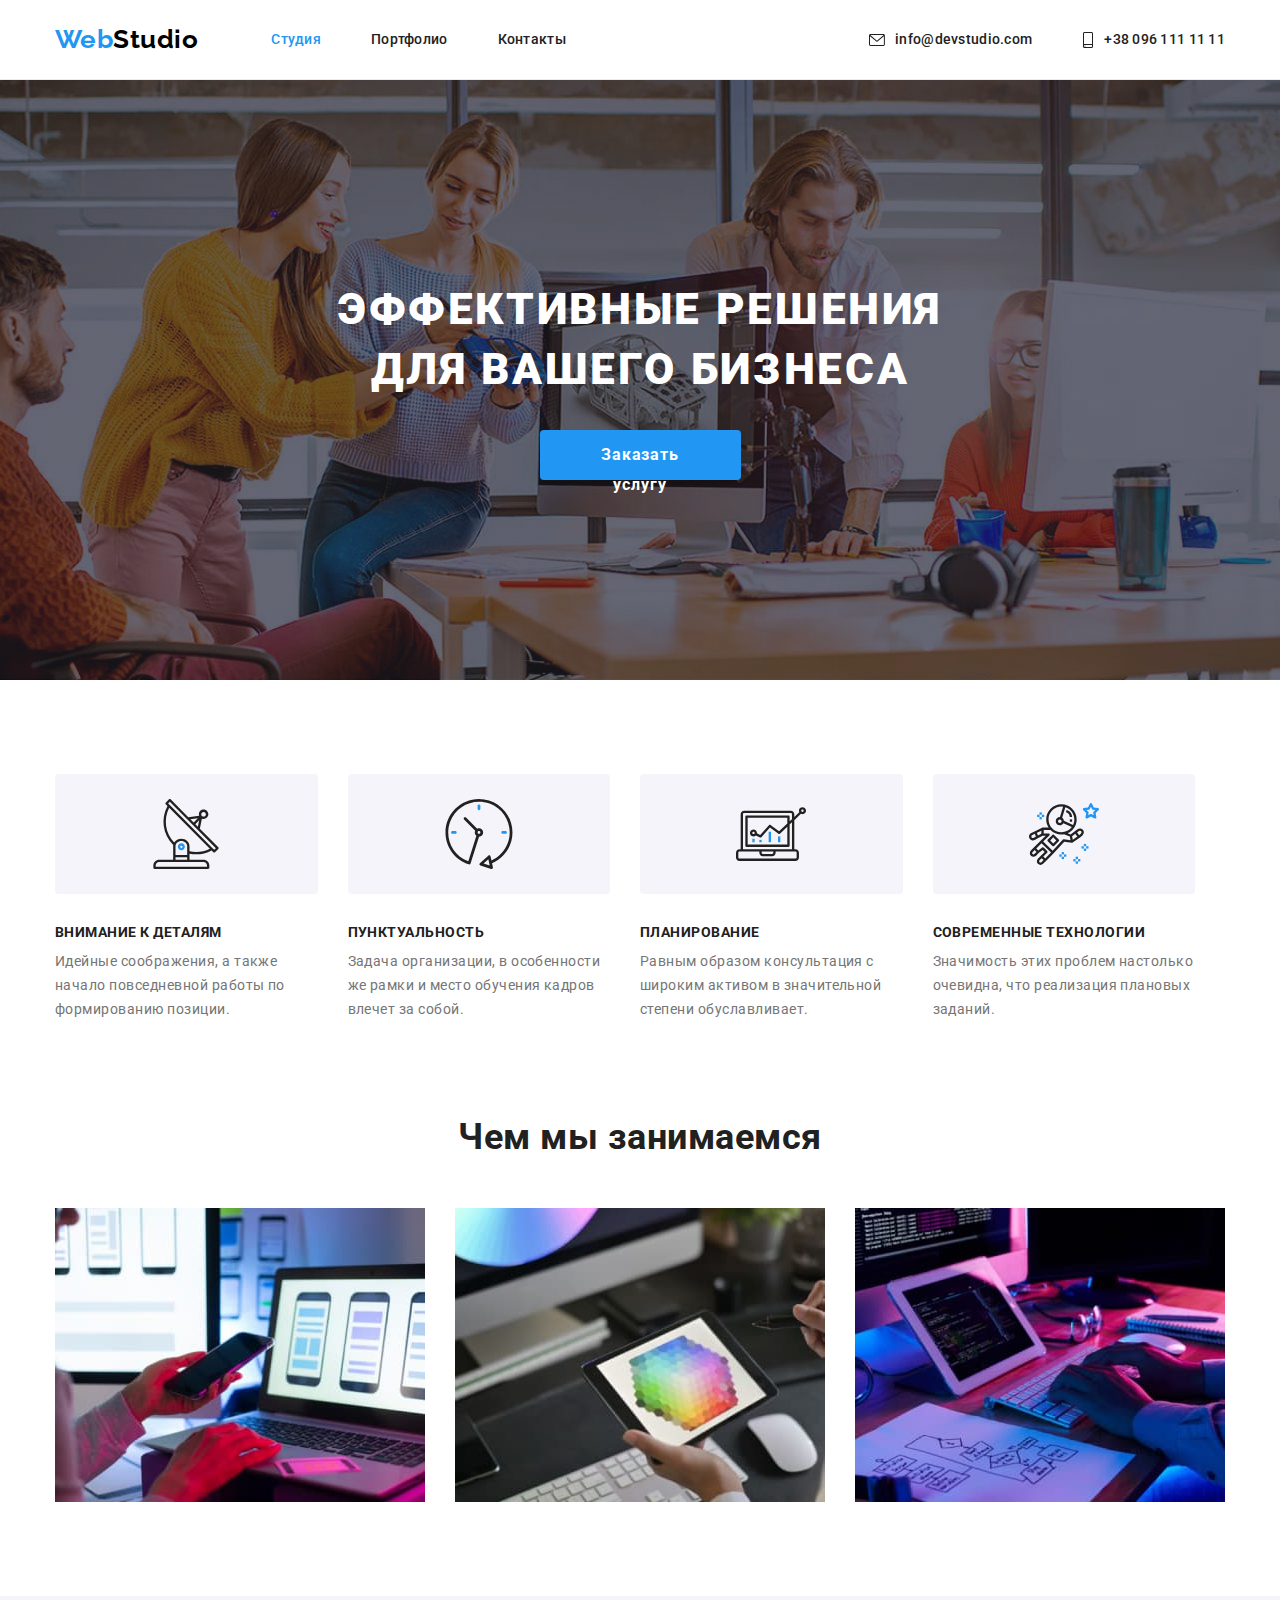
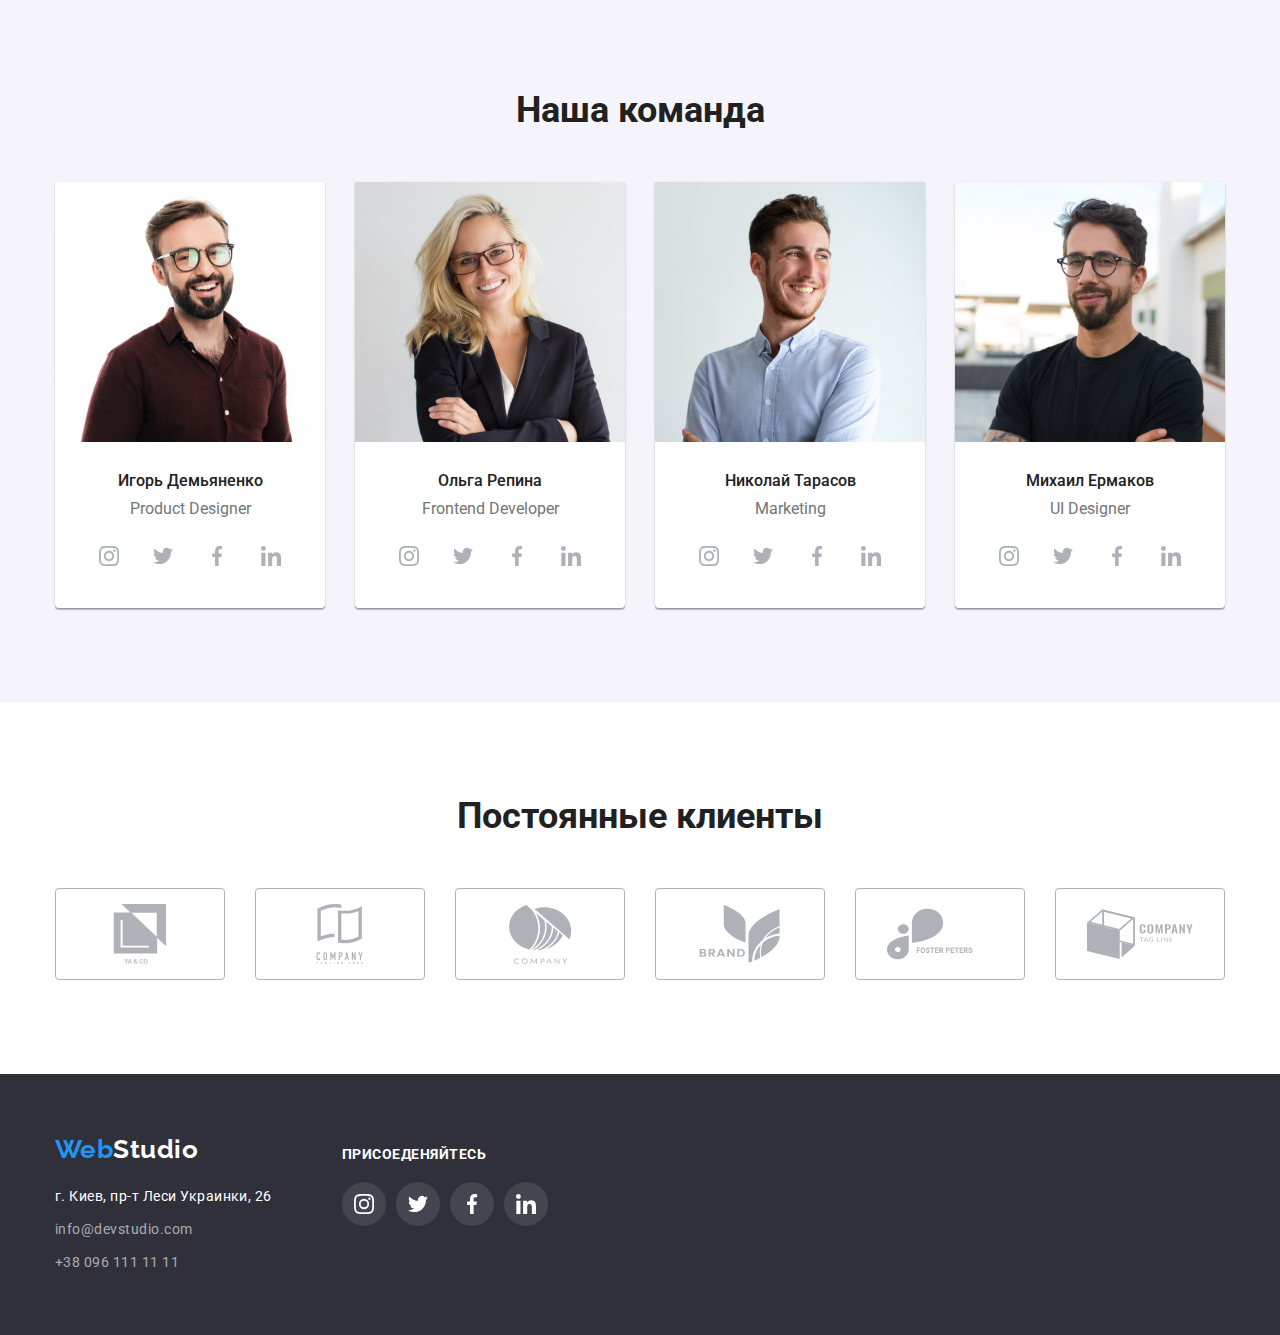
==== index.html @ c83f2e22 "add project files" ====
<!DOCTYPE html>
<html lang="ru">
  <!-- Head -->
  <head>
    <meta charset="UTF-8" />
    <meta http-equiv="X-UA-Compatible" content="IE=edge" />
    <meta name="viewport" content="width=device-width, initial-scale=1.0" />
    <title>Webstudio - Студия</title>
    <link rel="preconnect" href="https://fonts.googleapis.com" />
    <link rel="preconnect" href="https://fonts.gstatic.com" crossorigin />
    <link
      rel="stylesheet"
      href="https://cdnjs.cloudflare.com/ajax/libs/modern-normalize/1.0.0/modern-normalize.min.css"
    />
    <link
      href="https://fonts.googleapis.com/css2?family=Raleway:wght@700&family=Roboto:wght@400;500;700;900&display=swap"
      rel="stylesheet"
    />
    <link rel="stylesheet" href="./css/styles.css" />
  </head>
  <body class="page">
    <!-- Header -->
    <header class="page-header">
      <div class="container header-container">
        <nav class="nav-flex">
          <a href="./index.html" class="logo">
            <span class="logo-web">Web</span>Studio
          </a>
          <ul class="site-nav list">
            <li class="item"><a href="./index.html" class="link current">Студия</a></li>
            <li class="item"><a href="./portfolio.html" class="link">Портфолио</a></li>
            <li class="item"><a href="./contacts.html" class="link">Контакты</a></li>
          </ul>
        </nav>
        <ul class="auth-nav list">
          <li class="item envelope-item">
            <a href="mailto:info@devstudio.com" class="link envelope-mail" aria-label="электронный почтовый ящик">
              <svg class="auth-nav-icon" width="16px" height="12px">
                <use href="./images/svg/symbol-defs.svg#icon-envelope"></use>
              </svg>
              info@devstudio.com</a>
          </li class="item">
          <li>
            <a href="tel:+380961111111" class="link phone-mobile" aria-label="мобильный телефон">
              <svg class="auth-nav-icon" width="12px" height="16px">
                <use href="./images/svg/symbol-defs.svg#icon-smartphone"></use>
              </svg>
              +38 096 111 11 11</a>
          </li class="item">
        </ul>
      </div>
    </header>
    <main>
      <!--Hero-->
      <section class="hero">
        <div class="container hero-container">
          <h1 class="title">
            Эффективные решения для вашего бизнеса
          </h1>
          <button type="button" class="modal-btn">Заказать услугу</button>
        </div>        
      </section>
      <!--Advantages-->
      <section class="section">
        <div class="container advantages-container">
          <ul class="advantages-list list">
            <li class="item antenna">
              <h3 class="title">Внимание к деталям</h3>
              <p class="description">
                Идейные соображения, а также начало повседневной работы по формированию позиции.
              </p>
            </li>            
            <li class="item clock">
              <h3 class="title">Пунктуальность</h3>
              <p class="description">
                Задача организации, в особенности же рамки и место обучения кадров влечет за собой.
              </p>
            </li>
            <li class="item diagram">
              <h3 class="title">Планирование</h3>
              <p class="description">
                Равным образом консультация с широким активом в значительной степени обуславливает.
              </p>
            </li>
            <li class="item astronaut">
              <h3 class="title">Современные технологии</h3>
              <p class="description">
                Значимость этих проблем настолько очевидна, что реализация плановых заданий.
              </p>
            </li>
          </ul>
        </div>
      </section>
      <!--What we do-->
      <section class="section">
        <div class="container we-do-container">
          <h2 class="section title main-title">Чем мы занимаемся</h2>
          <ul class="whatwedo-list list">
            <li class="wedo-item">
              <img
                class="image"
                src="./images/process-architecture.jpg"
                width="370"
                alt="Разработка архитектуры процессов"
              />
            </li>          
            <li class="wedo-item">
              <img
                class="image"
                src="./images/client-oriented-uiux-design.jpg"
                width="370"
                alt="Клиенто-ориенторованный UX/UI-дизайн"
              />
            <li class="wedo-item">
              <img class="image" src="./images/tablet.jpg" width="370" alt="Планшет" />
            </li>
          </ul>
        </div>
      </section>
      <!-- Our team-->
      <section class="section-team">
        <div class="container team-container">
          <h2 class="title">Наша команда</h2>
          <ul class="team-list">            
            <li class="team-item">
              <img
                class="image"
                src="./images/our-team/webstudio-igor-demianenko-product-designer.jpg"
                alt="WebStudio Игорь Демьяненко Product Designer"
                width="270"
              />
              <div class="member-card">
                <h3 class="title-member">Игорь Демьяненко</h3>
                <p class="description">Product Designer</p>
                <ul class="social-list list">
                  <li class="social-item">
                    <a href="" class="social-link link">
                      <svg class="social-icon" width="20px" height="20px"><use href="./images/svg/symbol-defs.svg#icon-instagram"></use></svg>
                    </a>
                  </li>
                  <li class="social-item">
                    <a href="" class="social-link link">
                      <svg class="social-icon" width="20px" height="20px"><use href="./images/svg/symbol-defs.svg#icon-twitter"></use></svg>
                    </a>
                  </li>
                  <li class="social-item">
                    <a href="" class="social-link link">
                      <svg class="social-icon" width="20px" height="20px"><use href="./images/svg/symbol-defs.svg#icon-facebook"></use></svg>
                    </a>
                  </li>
                  <li class="social-item">
                    <a href="" class="social-link link">
                      <svg class="social-icon" width="20px" height="20px"><use href="./images/svg/symbol-defs.svg#icon-linkedin"></use></svg>
                    </a>
                  </li>
                </ul>           
              </div>
            </li>
            <li class="team-item">
              <img
                class="image"
                src="./images/our-team/webstudio-olga-repina-frontend-developer.jpg"
                alt="WebStudio Ольна Репина Frontend Developer"
                width="270"
              />
              <div class="member-card">
                <h3 class="title-member">Ольга Репина</h3>
                <p class="description">Frontend Developer</p>
                <ul class="social-list list">
                  <li class="social-item">
                    <a href="" class="social-link link">
                      <svg class="social-icon" width="20px" height="20px"><use href="./images/svg/symbol-defs.svg#icon-instagram"></use></svg>
                    </a>
                  </li>
                  <li class="social-item">
                    <a href="" class="social-link link">
                      <svg class="social-icon" width="20px" height="20px"><use href="./images/svg/symbol-defs.svg#icon-twitter"></use></svg>
                    </a>
                  </li>
                  <li class="social-item">
                    <a href="" class="social-link link">
                      <svg class="social-icon" width="20px" height="20px"><use href="./images/svg/symbol-defs.svg#icon-facebook"></use></svg>
                    </a>
                  </li>
                  <li class="social-item">
                    <a href="" class="social-link link">
                      <svg class="social-icon" width="20px" height="20px"><use href="./images/svg/symbol-defs.svg#icon-linkedin"></use></svg>
                    </a>
                  </li>
                </ul> 
              </div>
            </li>
            <li class="team-item">
              <img
                class="image"
                src="./images/our-team/webstudio-nikolai-tarasov-marketing.jpg"
                alt="WebStudio Николай Тарасов Marketing"
                width="270"
              />
              <div class="member-card">
                <h3 class="title-member">Николай Тарасов</h3>
                <p class="description">Marketing</p>
                <ul class="social-list list">
                  <li class="social-item">
                    <a href="" class="social-link link">
                      <svg class="social-icon" width="20px" height="20px"><use href="./images/svg/symbol-defs.svg#icon-instagram"></use></svg>
                    </a>
                  </li>
                  <li class="social-item">
                    <a href="" class="social-link link">
                      <svg class="social-icon" width="20px" height="20px"><use href="./images/svg/symbol-defs.svg#icon-twitter"></use></svg>
                    </a>
                  </li>
                  <li class="social-item">
                    <a href="" class="social-link link">
                      <svg class="social-icon" width="20px" height="20px"><use href="./images/svg/symbol-defs.svg#icon-facebook"></use></svg>
                    </a>
                  </li>
                  <li class="social-item">
                    <a href="" class="social-link link">
                      <svg class="social-icon" width="20px" height="20px"><use href="./images/svg/symbol-defs.svg#icon-linkedin"></use></svg>
                    </a>
                  </li>
                </ul> 
              </div>
            </li>
            <li class="team-item">
              <img
                class="image"
                src="./images/our-team/webstudio-michael-ermakov-ui-designer.jpg"
                alt="WebStudio Михаил Ермаков UI Design"
                width="270"
              />
              <div class="member-card">
                <h3 class="title-member">Михаил Ермаков</h3>
                <p class="description">UI Designer</p>
                <ul class="social-list list">
                  <li class="social-item">
                    <a href="" class="social-link link">
                      <svg class="social-icon" width="20px" height="20px"><use href="./images/svg/symbol-defs.svg#icon-instagram"></use></svg>
                    </a>
                  </li>
                  <li class="social-item">
                    <a href="" class="social-link link">
                      <svg class="social-icon" width="20px" height="20px"><use href="./images/svg/symbol-defs.svg#icon-twitter"></use></svg>
                    </a>
                  </li>
                  <li class="social-item">
                    <a href="" class="social-link link">
                      <svg class="social-icon" width="20px" height="20px"><use href="./images/svg/symbol-defs.svg#icon-facebook"></use></svg>
                    </a>
                  </li>
                  <li class="social-item">
                    <a href="" class="social-link link">
                      <svg class="social-icon" width="20px" height="20px"><use href="./images/svg/symbol-defs.svg#icon-linkedin"></use></svg>
                    </a>
                  </li>
                </ul> 
              </div>
            </li>
          </ul>
        </div>
      </section>
      <!-- Our cliets -->
      <section class="our-clients">
        <div class="container">
          <h2 class="our-clients-title">Постоянные клиенты</h2>
          <ul class="our-clients-list list">
            <li class="our-clients-block">
              <a href="" class="our-clients-link link">
                <svg class="our-clients-svg"><use href="./images/svg/symbol-defs.svg#icon-yaco"></use></svg>
              </a>
            </li>
            <li class="our-clients-block">
              <a href="" class="our-clients-link link">
                <svg class="our-clients-svg"><use href="./images/svg/symbol-defs.svg#icon-company1"></use></svg>
              </a>
            </li>
            <li class="our-clients-block">
              <a href="" class="our-clients-link link">
                <svg class="our-clients-svg"><use href="./images/svg/symbol-defs.svg#icon-company2"></use></svg>
              </a>
            </li>
            <li class="our-clients-block">
              <a href="" class="our-clients-link link">
                <svg class="our-clients-svg"><use href="./images/svg/symbol-defs.svg#icon-brand"></use></svg>
              </a>
            </li>
            <li class="our-clients-block">
              <a href="" class="our-clients-link link">
                <svg class="our-clients-svg"><use href="./images/svg/symbol-defs.svg#icon-fosters-peters"></use></svg>
              </a>
            </li>
            <li class="our-clients-block">
              <a href="" class="our-clients-link link">
                <svg class="our-clients-svg"><use href="./images/svg/symbol-defs.svg#icon-company3"></use></svg>
              </a>
            </li>
          </ul>
        </div>
      </section>
    </main>
    <!-- Footer-->
    <footer class="footer">
      <div class="container footer-container">
        <div class="footer-contacts">
          <a href="./index.html" class="logo-footer">
            <span class="logo-web">Web</span><span class="logo-studio">Studio</span>
          </a>
          <address>
            <ul class="footer-nav list">
              <li class="item">
                <a href="https://goo.gl/maps/cFqn6ebKmjsBGTLy9" class="adres"
                  >г. Киев, пр-т Леси Украинки, 26</a
                >
              </li>
              <li class="item">
                <a href="mailto:info@devstudio.com" class="link">info@devstudio.com</a>
              </li>
              <li class="item">
                <a href="tel:+380961111111" class="link">+38 096 111 11 11</a>
              </li>
            </ul>
          </address>
        </div>
        <div class="footer-social">
          <h3 class="title-uppercase">ПРИСОЕДЕНЯЙТЕСЬ</h3>
          <div class="footer-social-list">
            <a href="" class="link instagram"></a>
            <a href="" class="link twitter"></a>
            <a href="" class="link facebook"></a>
            <a href="" class="link linkedin"></a>
          </div>
        </div>
      </div>      
    </footer>
  </body>
</html>
---- css/styles.css ----
:root {
  --primary-text-color: #757575;
  --title-text-color: #212121;
  --accent-color: #2196f3;
  --primary-bg-color: #ffffff;
  --secondary-bg-color: #f5f4fa;
  --primary-bg-gray: #2f303a;
  --white: #ffffff;
}
/* INDEX.HTML */
.container {
  width: 1200px;
  margin: 0 auto;
  padding-left: 15px;
  padding-right: 15px;
  /* outline: 2px solid tomato; */
}
h1,
h2,
h3,
h4,
h5,
h6,
p,
ul {
  margin: 0;
  padding: 0;
  border: none;
  list-style: none;
}
img {
  display: block;
  max-width: 100%;
  height: auto;
}
.list {
  list-style: none;
}
.page {
  color: var(--primary-text-color);
  background-color: var(--primary-bg-color);
  font-family: Roboto, 'Open Sans', sans-serif;
}
.uppercase {
  text-transform: uppercase;
}
/* ---------------------- Header ------------------------*/
.page-header {
  border-bottom: 1px solid #ececec;
}
.header-container {
  display: flex;
  padding-top: 24px;
  padding-bottom: 24px;
}
.logo {
  display: flex;
  align-items: center;

  color: #000000;
  font-family: Raleway;
  font-weight: 700;
  font-size: 26px;
  letter-spacing: 0.03rem;
  line-height: 1.2;
  text-decoration: none;

  margin-right: 73px;
}
.logo-web {
    color: var(--accent-color);
}
.logo-studio {
  color: var(--white);
}
/* Site auth */
.nav-flex {
  display: flex;
}
.site-nav {
  display: flex;
  align-items: center;
}

.site-nav .item:not(:last-child) {
  margin-right: 50px;
}
.auth-nav {
  display: flex;
  margin-left: auto;
  align-items: center;
}
.auth-nav .item:not(:last-child) {
  margin-right: 50px;
}
.site-nav .link,
.auth-nav .link {
  display: flex;
  align-items: center;
  color: var(--title-text-color);
  font-size: 14px;
  font-style: normal;
  font-weight: 500;
  line-height: 1.14;
  letter-spacing: 0.02em;
  text-decoration: none;
}
.auth-nav .link:hover,
.auth-nav .link:focus {
  color: var(--accent-color);
}
.auth-nav .envelope-mail,
.auth-nav .phone-mobile {
  fill:currentColor;
}
.auth-nav-icon {
  margin-right: 10px;
}
/* .envelope-mail::before {
  content: "";
  height: 12px;
  width: 16px;
  margin-right: 10px;
  background-image: url(../images/svg/contacts-auth/envelope.svg);
  background-size: contain;
}
.phone-mobile::before {
  content: "";
  height: 16px;
  width: 10px;
  margin-right: 10px;
  background-image: url(../images/svg/contacts-auth/smartphone.svg);
  background-size: contain;
} */

.site-nav .link:hover,
.site-nav .link:focus {
  color: var(--accent-color);  
}
.link.current {
  color: var(--accent-color);
}

/* -----------------------------------Hero------------------------------- */
.hero {
  background-color: var(--primary-bg-gray);
  background-image: linear-gradient(to left, rgba(47, 48, 58, 0.4), rgba(47, 48, 58, 0.4)), url(../images/hero-bg.jpg);  
  background-repeat: no-repeat;
  background-position: center;
  background-size: cover;
  max-width: 1600px;
  margin: 0 auto;
}
.hero .title {
  margin-bottom: 30px;
  max-width: 700px;

  color: var(--white);
  font-family: inherit;
  font-weight: 900;
  font-size: 44px;
  line-height: 1.36;
  letter-spacing: 2.64px;
  text-transform: uppercase;
}
.hero-container {
  display: flex;
  flex-direction: column;
  align-items: center;
  text-align: center;
  padding-bottom: 200px;
  padding-top: 200px;  
}
.hero .modal-btn {
  display: inline-block;
  width: 201px;
  height: 50px;
  padding: 10px 32px 10px 32px;
  border: none;
  border-radius: 4px;

  background-color: var(--accent-color);
  color: var(--white);
  box-shadow:   0px 4px 4px rgba(0, 0, 0, 0.15);

  font-family: Roboto;
  font-weight: 700;
  font-size: 16px;
  line-height: 1.87;
  letter-spacing: 0.96px;
  cursor: pointer;
}
/*--------------------------------------Advantages---------------------------------- */
.advantages-list {
  display: flex;
  flex-wrap: wrap;
}
.advantages-container {
  padding-top: 94px;
  padding-bottom: 94px;
}
.advantages-list .item {  
  display: flex;
  flex-direction: column;  
  flex-basis: calc((100% - 120px) / 4);
  width: 270px;  
}

.advantages-list .item::before {
  display: block;
  content: "";
  height: 120px;
  background-repeat: no-repeat;
  background-position: center;
  background-color: #F5F4FA;
  border-radius: 4px;
}

.advantages-list .antenna::before {
  background-size: 70px 70px;
  background-image: url(../images/svg/advantages/antenna.svg);  
}
.advantages-list .clock::before {
  background-size: 70px 70px;
  background-image: url(../images/svg/advantages/clock.svg);  
}
.advantages-list .diagram::before {
  background-size: 70px 70px;
  background-image: url(../images/svg/advantages/diagram.svg);
}
.advantages-list .astronaut::before {
  background-size: 70px 70px;
  background-image: url(../images/svg/advantages/astronaut.svg);  
}
.advantages-list .item:not(:nth-child(4n + 4)) {
  margin-right: 30px;
}
.advantages-list .title {
  text-transform: uppercase;
  margin-bottom: 10px;
  margin-top: 30px;
}
.section {
  background-color: var(--primary-bg-color);
  font-family: inherit;
  font-weight: 700;
  letter-spacing: 0.06rem;
}

.section .title {
  color: var(--title-text-color);
  font-family: inherit;
  font-weight: 700;
  font-size: 14px;
  line-height: 1.17;
  letter-spacing: 0.03rem;
}
.section .description {
  color: var(--primary-text-color);
  background-color: var(--primary-bg-color);
  font-family: Roboto;
  font-weight: 400;
  font-size: 14px;
  line-height: 1.71;
  letter-spacing: 0.03rem;
}
/* ------------------------------------------------Whatwedo -------------------------------------*/
.we-do-container {
  padding-bottom: 94px;
  margin-bottom: -30px;
}
.section.title.main-title {
  display: flex;
  justify-content: center; 
  font-size: 36px;
  margin-bottom: 50px;
}
.whatwedo-list {
  display: flex;
  flex-wrap: wrap;
}
.wedo-item:not(:nth-child(3n-3)) {
  margin-right: 30px;
  margin-bottom: 30px;
}
/* -------------------------------------------Our team----------------------------------------------- */
.section-team {
  background-color: var(--secondary-bg-color);
}
.team-container {
  padding-top: 94px;
  padding-bottom: 94px;
}
.team-container .title {
  color: var(--title-text-color);
  font-size: 36px;
  text-align: center;
  margin-bottom: 50px;
}
.team-list {
  display: flex;
  flex-wrap: wrap;
}
.member-card {
  display: flex;
  flex-direction: column;
  align-self: center;
  
  padding-bottom: 30px;
  padding-top: 30px;  
}
.team-list .title-member {
  align-self: center;
  color: var(--title-text-color);
  font-size: 16px;
  font-weight: 500;
  margin-bottom: 10px;
}
.member-card .description {
  align-self: center;
  font-size: 16px;
}
.team-list .team-item {
  flex-basis: calc((100% - 90px) / 4);  
  background-color: #fff;
  border-radius: 0px 0px 4px 4px;
  box-shadow: 0px 1px 3px rgba(0, 0, 0, 0.12), 0px 1px 1px rgba(0, 0, 0, 0.14), 
  0px 2px 1px rgba(0, 0, 0, 0.2);
}
.team-list .team-item:not(:nth-child(4n-4)) {
  margin-right: 30px;
}
.social-list {
  display: flex;
  justify-content: center;
  margin-top: 16px;
}
.social-item:not(:last-child){
  margin-right: 10px;
}
.social-link {
  display: flex;
  justify-content: center;
  align-items: center;
  width: 44px;
  height: 44px;
  border-radius: 50%;
}
.social-link:hover,
.social-link:focus{
  cursor: pointer;
  background-color: var(--accent-color);
}
.social-link:hover .social-icon,
.social-link:focus .social-icon{
  fill:var(--white);
}
.social-icon{
  width: 20px;
  height: 20px;
  fill: #AFB1B8;
}
/* --------------------------------Our clients -------------------------------------*/
.our-clients-block:not(:last-child){
  margin-right: 30px;
}
.our-clients-title {
  padding-top: 94px;
  color: var(--title-text-color);
  font-size: 36px;
  text-align: center;
  margin-bottom: 50px;
}
.our-clients-list {
  display: flex;
  justify-content: center;
  align-items: center;
  padding-bottom: 94px;
}
.our-clients-link {
  width: 100%;
  height: 100%;
  display: flex;
  justify-content: center;
  align-items: center;
  border-radius: 4px;
  border: 1px solid #AFB1B8;
  color: #AFB1B8;
}
.our-clients-block {
  display: flex;
  align-items: center;
  justify-content: center;
  width: 170px;
  height: 92px;
}
.our-clients-svg {
  width: 106px;
  height: 60px;
  fill: #AFB1B8;
}
.our-clients-link:hover,
.our-clients-link:focus {
  cursor: pointer;
  border-color:var(--accent-color);
  outline: none;
}
.our-clients-link:hover .our-clients-svg,
.our-clients-link:focus .our-clients-svg {
  fill: var(--accent-color);
}
/* --------------------------------Footer -------------------------------------*/
.footer-container {
  display: flex;
  flex-direction: row;
}
.footer-contacts {
  display: flex;
  flex-direction: column;
  padding-top: 60px;
  padding-bottom: 60px;
  margin-right: 70px;
}
.logo-footer {  
  margin-right: auto;
  color: #000000;
  font-family: Raleway;
  font-weight: 700;
  font-size: 26px;
  letter-spacing: 0.03rem;
  line-height: 1.2;
  text-decoration: none;
  margin-bottom: 20px;
}
.footer {
  background-color: var(--primary-bg-gray);
}
.footer-nav {
  display: flex;
  flex-direction: column;
  font-size: 14px;
  font-weight: 400;
  line-height: 1.71;
  font-style: normal;
  letter-spacing: 0.03rem;
}
.footer-nav .item.item:not(:last-child) {  
 margin-bottom: 9px;
}
.footer-nav .adres {
  color: var(--white);
  text-decoration: none;
}
.adres:visited {
  text-decoration: none;
}
.footer-nav .link {
  color: rgba(255, 255, 255, 0.6);
  text-decoration: none;
}
.footer-nav .adres:hover,
.footer-nav .adres:focus,
.footer-nav .link:hover,
.footer-nav .link:focus {
  color: var(--accent-color);
}
.footer-social {
  padding-top: 72px;
  margin-right: auto;
}
.footer .title-uppercase {
  color: var(--white);
  font-family: Roboto;
  font-weight: 700;
  font-size: 14px;
  line-height: 16/14;
  letter-spacing: 0.03rem;
}
.footer-social-list {
  display: flex;
  margin-top: 20px;
}
.footer-social-list .link {
  height: 44px;
  width: 44px;  
  background-color: rgba(255, 255, 255, 0.1);
  background-repeat: no-repeat;
  background-position: center;
  border-radius: 50%;
}
.footer-social-list .link:not(:last-child) {
  margin-right: 10px;
}
.footer-social-list .instagram {
  background-image: url(../images/svg/footer-social/instagram.svg);
}
.footer-social-list .twitter {
  background-image: url(../images/svg/footer-social/twitter.svg);
}
.footer-social-list .facebook {
  background-image: url(../images/svg/footer-social/facebook.svg);
}
.footer-social-list .linkedin {
  background-image: url(../images/svg/footer-social/linkedin.svg);
}

.footer-social-list .instagram:hover,
.footer-social-list .instagram:focus {
background-color: var(--accent-color);
cursor: pointer;
}
.footer-social-list .twitter:hover,
.footer-social-list .twitter:focus {
  background-color: var(--accent-color);
  cursor: pointer;
}
.footer-social-list .facebook:hover,
.footer-social-list .facebook:focus {
  background-color: var(--accent-color);
  cursor: pointer;
}
.footer-social-list .linkedin:hover,
.footer-social-list .linkedin:focus {
  background-color: var(--accent-color);
  cursor: pointer;
}
/* >:G ?:O W:| PORTFOLIO.HTML <:=) j:-O i:K */

/* --------------------------------------------------- Portfolio filter --------------------------------------*/
.portfolio-container {
  display: flex;
  flex-direction: column;
  align-items: center;
  padding-top: 94px;
  padding-bottom: 94px;
  }
.portfolio-filter {
  display: flex;
  justify-content: center;
  margin-bottom: 50px;
}
.filter-item:not(:last-child) {
  margin-right: 8px;
}
.filter-button {
  width: auto;
  padding: 6px 22px 6px 22px; 
  border: none;
  border-radius: 4px;  

  background-color: var(--secondary-bg-color);
  color: var(--title-text-color);

  font-family: Roboto;
  font-weight: 500;
  font-size: 16px;
  line-height: 1.87;
  letter-spacing: 0.96px;
  cursor: pointer;
}
.filter-button:hover,
.filter-button:focus {
  color: var(--white);
  background-color: var(--accent-color);
  box-shadow: 0px 3px 1px rgba(0, 0, 0, 0.1), 
  0px 1px 2px rgba(0, 0, 0, 0.08), 0px 2px 2px rgba(0, 0, 0, 0.12);
}
/* ----------------------------------------- Portfolio list -----------------------------------*/
.portfolio-list {
  display: flex;
  flex-wrap: wrap;
  margin-left: -30px;
  margin-top: -30px;
}
.portfolio-list .item {
  flex-basis: calc((100% - 90px) / 3);
  margin-top: 30px;
  margin-left: 30px;
}
.portfolio-list .item:hover,
.portfolio-list .item:focus {
  box-shadow: 0px 1px 1px rgba(0, 0, 0, 0.12), 
  0px 4px 4px rgba(0, 0, 0, 0.06), 1px 4px 6px rgba(0, 0, 0, 0.16);
}
.portfolio-item-description {
  padding: 20px 24px;
  border-left: 1px solid #eeeeee;
  border-right: 1px solid #eeeeee;
  border-bottom: 1px solid #eeeeee;
}
.portfolio-list .item .title {
  color: var(--title-text-color);
  font-family: inherit;
  font-size: 18px;
  font-weight: 700;
  line-height: 2;
  letter-spacing: 0.06rem;

  margin-bottom: 4px;
}
.portfolio-list .item .description {
  color: var(--primary-text-color);
  font-family: inherit;
  font-size: 16px;
  font-weight: 400;
  line-height: 1.88;
  letter-spacing: 0.03rem;
}
.portfolio-list-link {
  width: 100%;
  height: 100%;
  text-decoration: none;
}
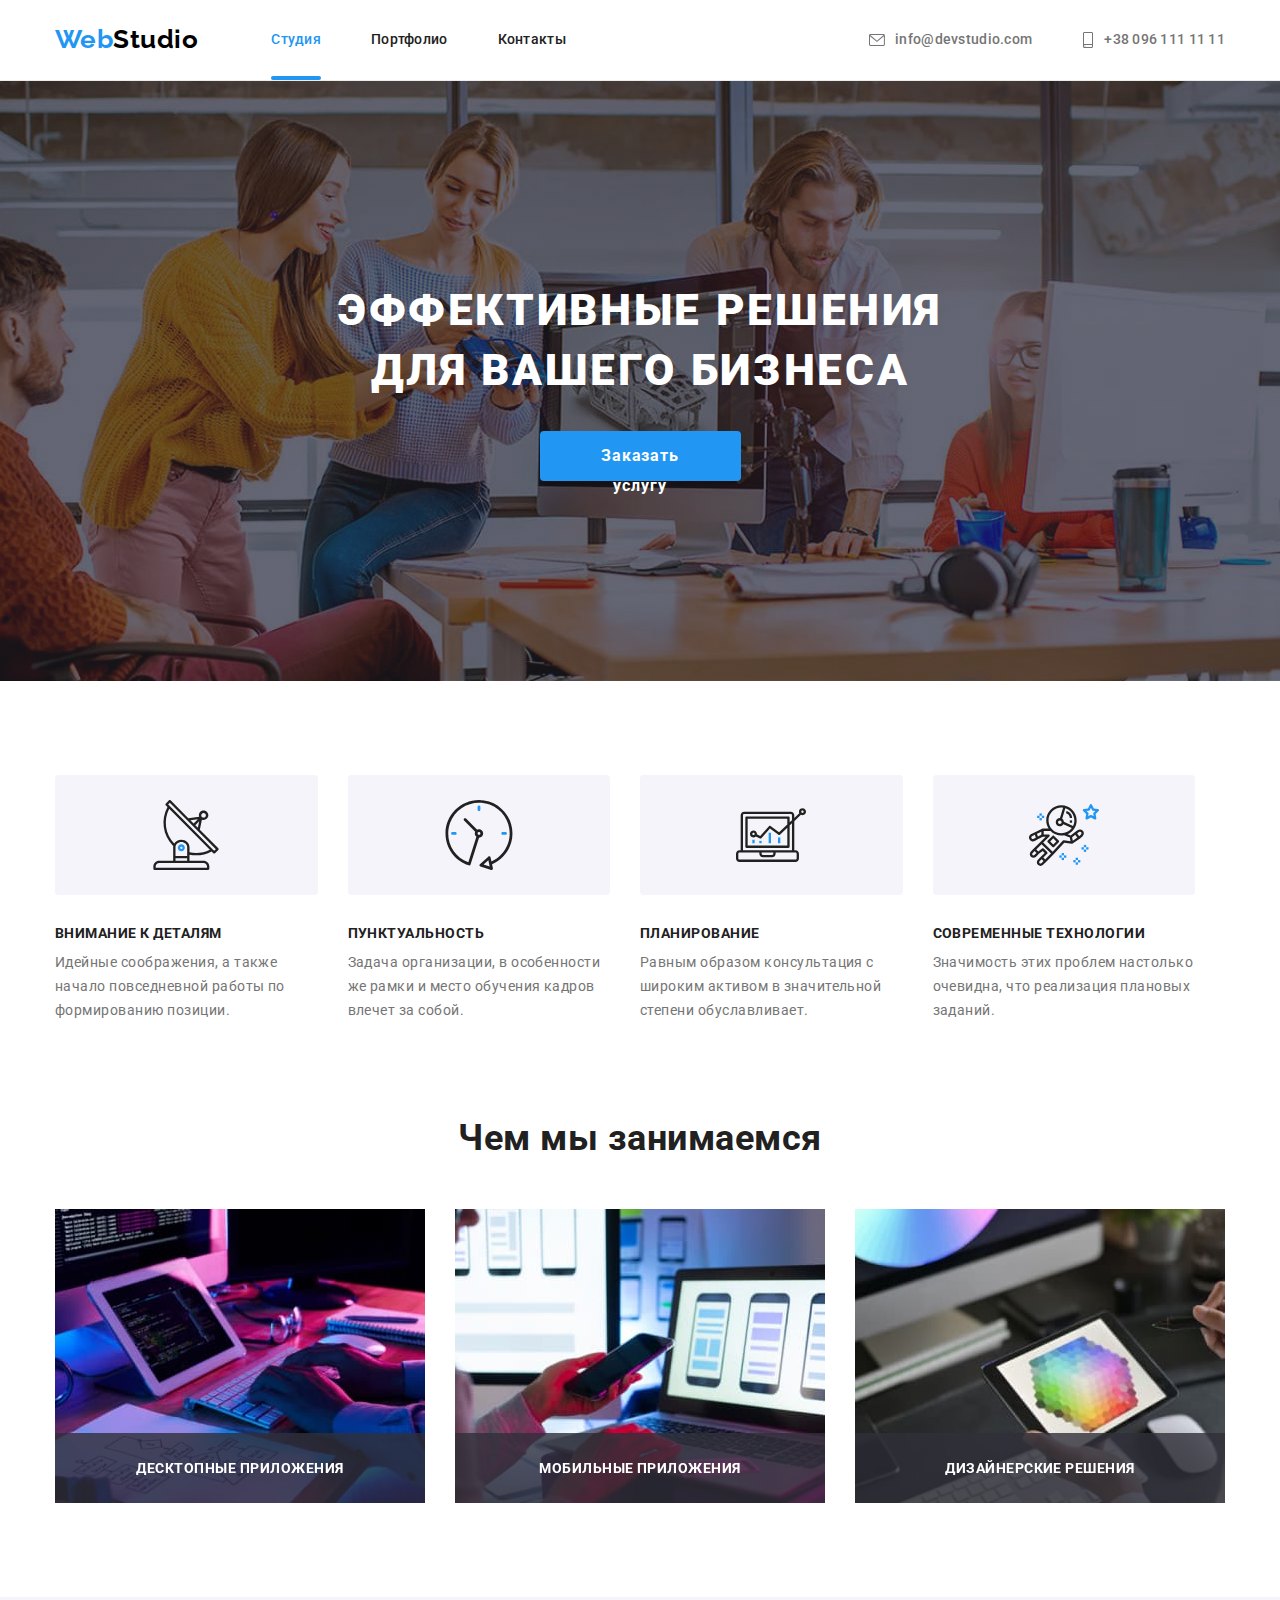
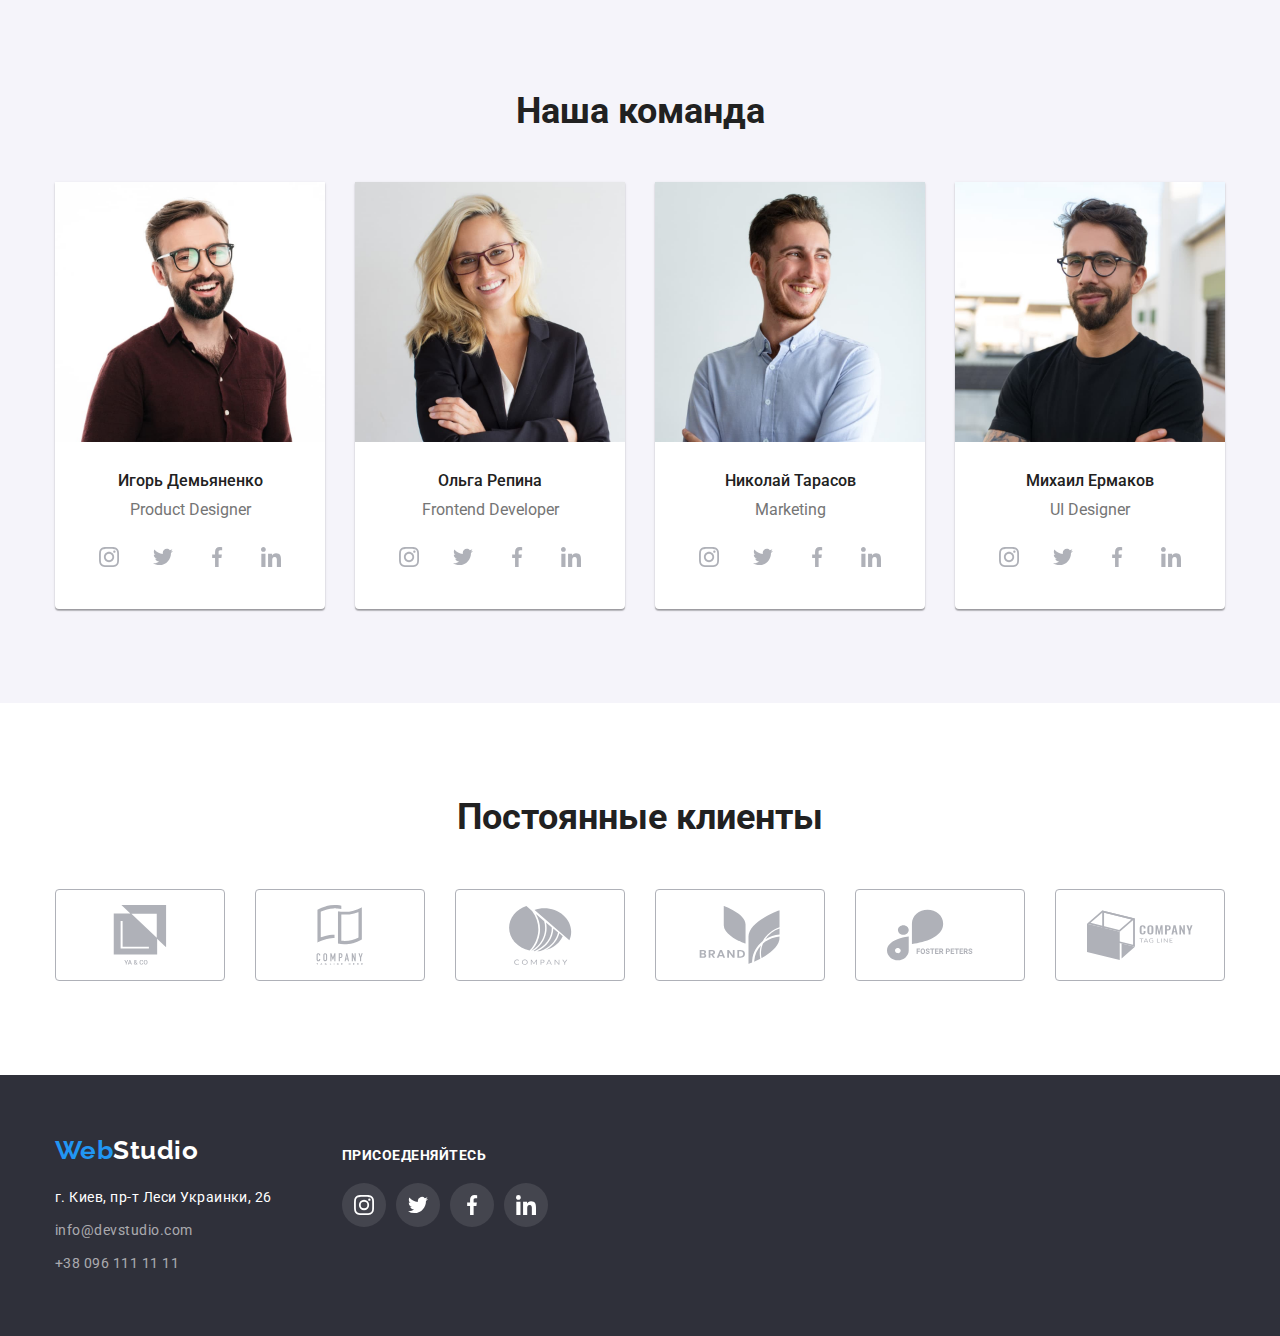
==== commit 81bde3f5: "hw5 part1" ====
--- a/index.html
+++ b/index.html
@@ -57,8 +57,17 @@
           <h1 class="title">
             Эффективные решения для вашего бизнеса
           </h1>
-          <button type="button" class="modal-btn">Заказать услугу</button>
-        </div>        
+          <button data-modal-open type="button" class="modal-btn">Заказать услугу</button>
+        </div>
+        <div class="backdrop is-hidden" data-modal>
+          <div class="modal">
+            <button type="button" class="button-close" data-modal-close>
+              <svg class="svg-button-close">
+                <use href="./images/svg/symbol-defs.svg#icon-Vector"></use>
+              </svg>
+            </button>
+          </div>
+        </div>
       </section>
       <!--Advantages-->
       <section class="section">
@@ -97,22 +106,32 @@
           <h2 class="section title main-title">Чем мы занимаемся</h2>
           <ul class="whatwedo-list list">
             <li class="wedo-item">
-              <img
+              <div class="thumb">
+                <img class="image" src="./images/tablet.jpg" width="370" alt="Планшет" />
+                <p class="we-do-text">десктопные приложения</p>
+              </div>
+            </li>
+            <li class="wedo-item">
+              <div class="thumb">
+                <img
                 class="image"
                 src="./images/process-architecture.jpg"
                 width="370"
                 alt="Разработка архитектуры процессов"
-              />
+                />
+                <p class="we-do-text">мобильные приложения</p>
+              </div>
             </li>          
             <li class="wedo-item">
-              <img
+              <div class="thumb">
+                <img
                 class="image"
                 src="./images/client-oriented-uiux-design.jpg"
                 width="370"
                 alt="Клиенто-ориенторованный UX/UI-дизайн"
               />
-            <li class="wedo-item">
-              <img class="image" src="./images/tablet.jpg" width="370" alt="Планшет" />
+              <p class="we-do-text">дизайнерские решения</p>
+              </div>
             </li>
           </ul>
         </div>
@@ -333,6 +352,7 @@
           </div>
         </div>
       </div>      
-    </footer>
+    </footer>    
+    <script src="./js/modal.js"></script>
   </body>
 </html>
--- a/css/styles.css
+++ b/css/styles.css
@@ -44,14 +44,15 @@
 .uppercase {
   text-transform: uppercase;
 }
-/* ---------------------- Header ------------------------*/
+.thumb {
+  position: relative;
+}
+/*------- Header ------------------------*/
 .page-header {
   border-bottom: 1px solid #ececec;
 }
 .header-container {
   display: flex;
-  padding-top: 24px;
-  padding-bottom: 24px;
 }
 .logo {
   display: flex;
@@ -65,7 +66,9 @@
   line-height: 1.2;
   text-decoration: none;
 
-  margin-right: 73px;
+  margin-right: 73px;  
+  padding-top: 24px;
+  padding-bottom: 24px;
 }
 .logo-web {
     color: var(--accent-color);
@@ -93,8 +96,20 @@
 .auth-nav .item:not(:last-child) {
   margin-right: 50px;
 }
-.site-nav .link,
 .auth-nav .link {
+  display: flex;
+  align-items: center;
+  color: var(--primary-text-color);
+  font-size: 14px;
+  font-style: normal;
+  font-weight: 500;
+  line-height: 1.14;
+  letter-spacing: 0.02em;
+  text-decoration: none;  
+  padding-top: 32px;
+  padding-bottom: 32px;
+}
+.site-nav .link {
   display: flex;
   align-items: center;
   color: var(--title-text-color);
@@ -103,7 +118,9 @@
   font-weight: 500;
   line-height: 1.14;
   letter-spacing: 0.02em;
-  text-decoration: none;
+  text-decoration: none;  
+  padding-top: 32px;
+  padding-bottom: 32px;
 }
 .auth-nav .link:hover,
 .auth-nav .link:focus {
@@ -116,29 +133,23 @@
 .auth-nav-icon {
   margin-right: 10px;
 }
-/* .envelope-mail::before {
-  content: "";
-  height: 12px;
-  width: 16px;
-  margin-right: 10px;
-  background-image: url(../images/svg/contacts-auth/envelope.svg);
-  background-size: contain;
-}
-.phone-mobile::before {
-  content: "";
-  height: 16px;
-  width: 10px;
-  margin-right: 10px;
-  background-image: url(../images/svg/contacts-auth/smartphone.svg);
-  background-size: contain;
-} */
-
 .site-nav .link:hover,
 .site-nav .link:focus {
   color: var(--accent-color);  
 }
 .link.current {
   color: var(--accent-color);
+  position: relative;
+}
+.link.current::after {  
+  position: absolute;
+  display: block;
+  content: "";
+  width: 100%;
+  height: 4px;
+  bottom: 0px;
+  border-radius: 2px;
+  background-color: var(--accent-color);  
 }
 
 /* -----------------------------------Hero------------------------------- */
@@ -176,6 +187,7 @@
   width: 201px;
   height: 50px;
   padding: 10px 32px 10px 32px;
+
   border: none;
   border-radius: 4px;
 
@@ -189,6 +201,59 @@
   line-height: 1.87;
   letter-spacing: 0.96px;
   cursor: pointer;
+}
+.backdrop {
+  position: fixed;
+  top: 0;
+  left: 0;
+  width: 100%;
+  height: 100%;
+  background-color: rgba(0, 0, 0, 0.2);
+}
+.modal {
+  position: absolute;
+  top: 50%;
+  left: 50%;
+  transform: translate(-50%,-50%);
+  height: 581px;
+  width: 528px;
+  background-color: #fff;
+}
+.backdrop.is-hidden {
+  opacity: 0;
+  pointer-events: none;
+}
+.button-close {
+  position: absolute;
+
+  display: flex;
+  justify-content: center;
+  align-items: center;
+
+  right: 8px;
+  top: 8px;
+
+  width: 30px;
+  height: 30px;
+
+  border-radius: 50%;
+  border: 1px solid rgba(0, 0, 0, 0.1);  
+  background-color: transparent;  
+  cursor: pointer;
+}
+.svg-button-close {
+  width: 11px;
+  height: 11px;
+  justify-content: center;
+  align-items: center;
+}
+.button-close:hover,
+.button-close:focus{
+  border: 1px solid var(--accent-color);  
+}
+.button-close:hover .svg-button-close,
+.button-close:focus .svg-button-close{
+  fill:var(--accent-color);
 }
 /*--------------------------------------Advantages---------------------------------- */
 .advantages-list {
@@ -282,6 +347,27 @@
 .wedo-item:not(:nth-child(3n-3)) {
   margin-right: 30px;
   margin-bottom: 30px;
+}
+.we-do-text {
+  position: absolute;
+  display: flex;
+  justify-content: center;
+  align-items: center;
+
+  width: 100%;
+  height: 70px;
+  bottom: 0;
+
+  background-color: rgba(47, 48, 58, 0.8);
+
+  color: var(--white);
+  font-family: Roboto;
+  font-weight: 700;
+  font-size: 14px;
+  font-style: normal;
+  line-height: 1.17;
+  letter-spacing: 0.03rem;
+  text-transform: uppercase;
 }
 /* -------------------------------------------Our team----------------------------------------------- */
 .section-team {
@@ -610,4 +696,22 @@
   width: 100%;
   height: 100%;
   text-decoration: none;
+}
+.portfolio-item-text {
+  position: absolute;
+  top: 0;
+  left: 0;
+  height: 100%;
+  width: 100%;
+  padding: 63px 24px;
+  padding-bottom: auto;
+
+  font-family: Roboto;
+  font-style: normal;
+  font-weight: normal;
+  font-size: 18px;
+  line-height: 28px;
+  letter-spacing: 0.03em;
+  color: var(--white);
+  background-color: rgba(33, 150, 243, 0.9);
 }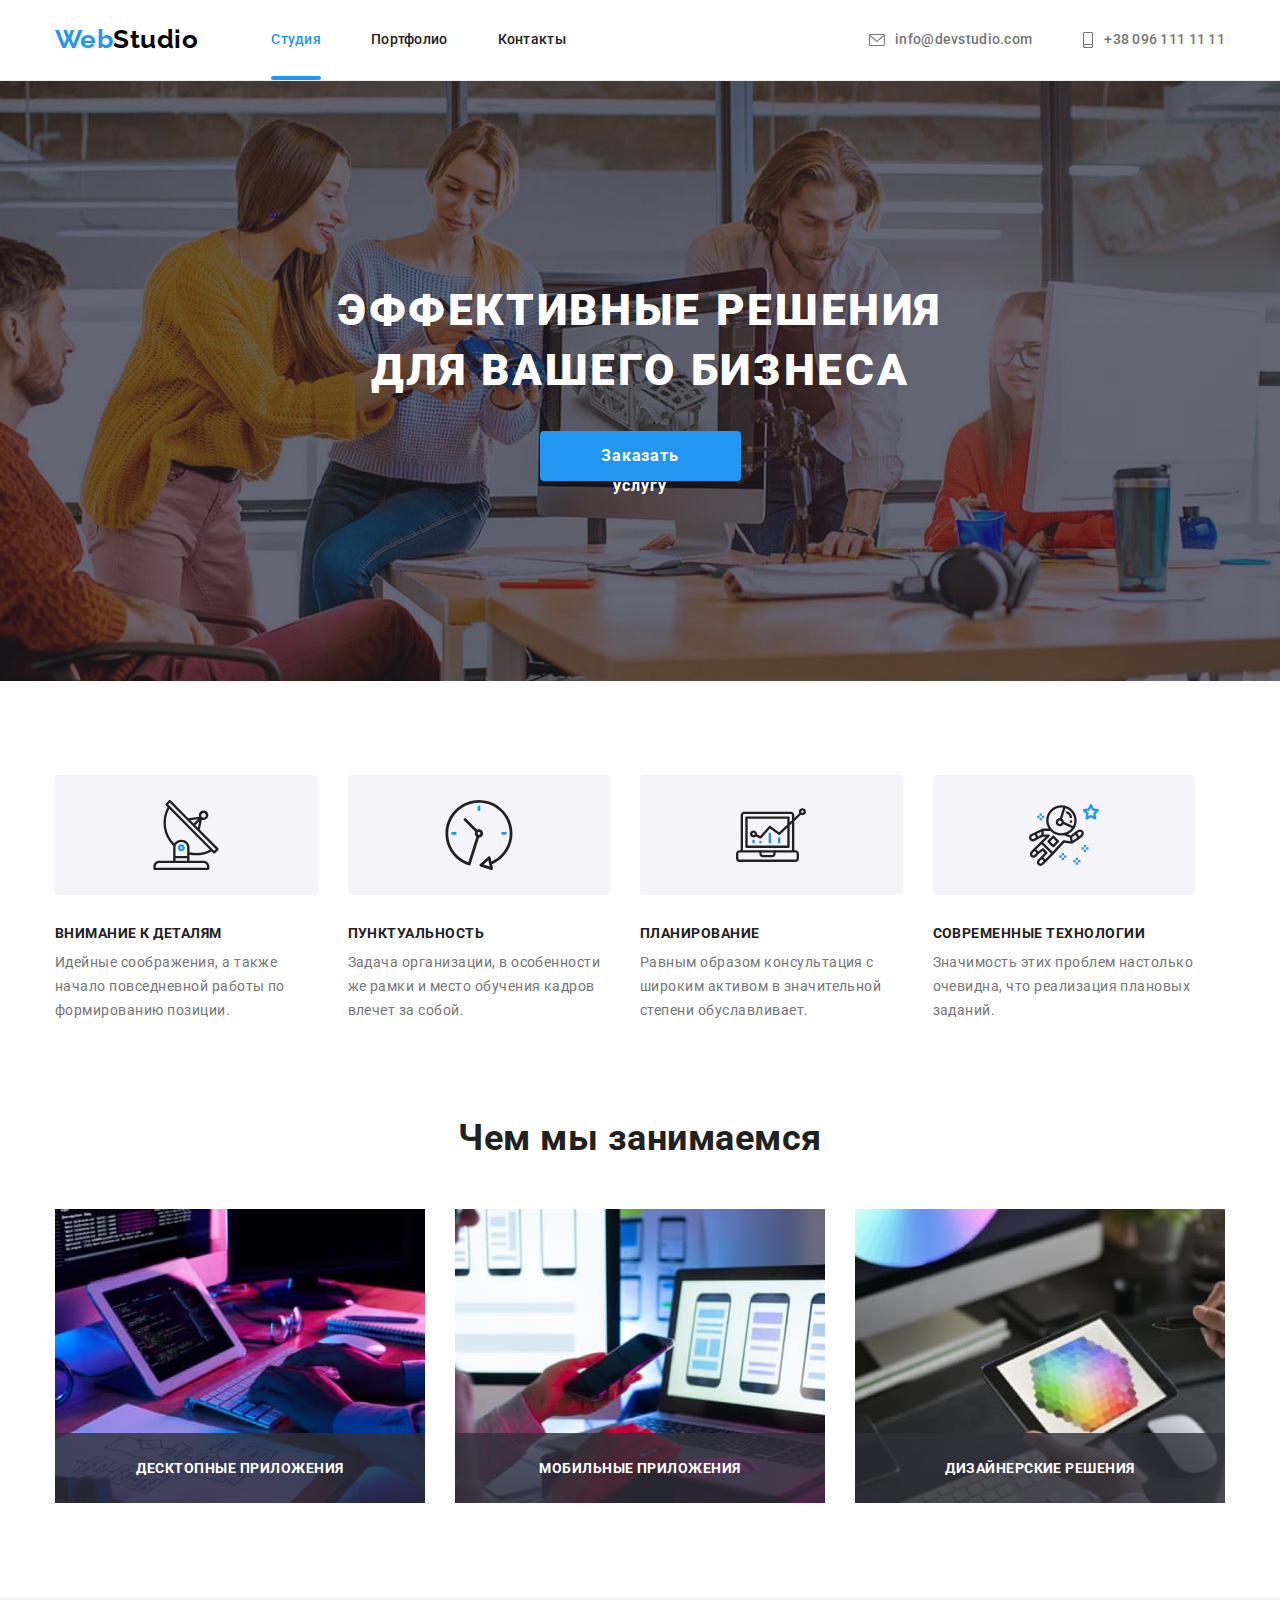
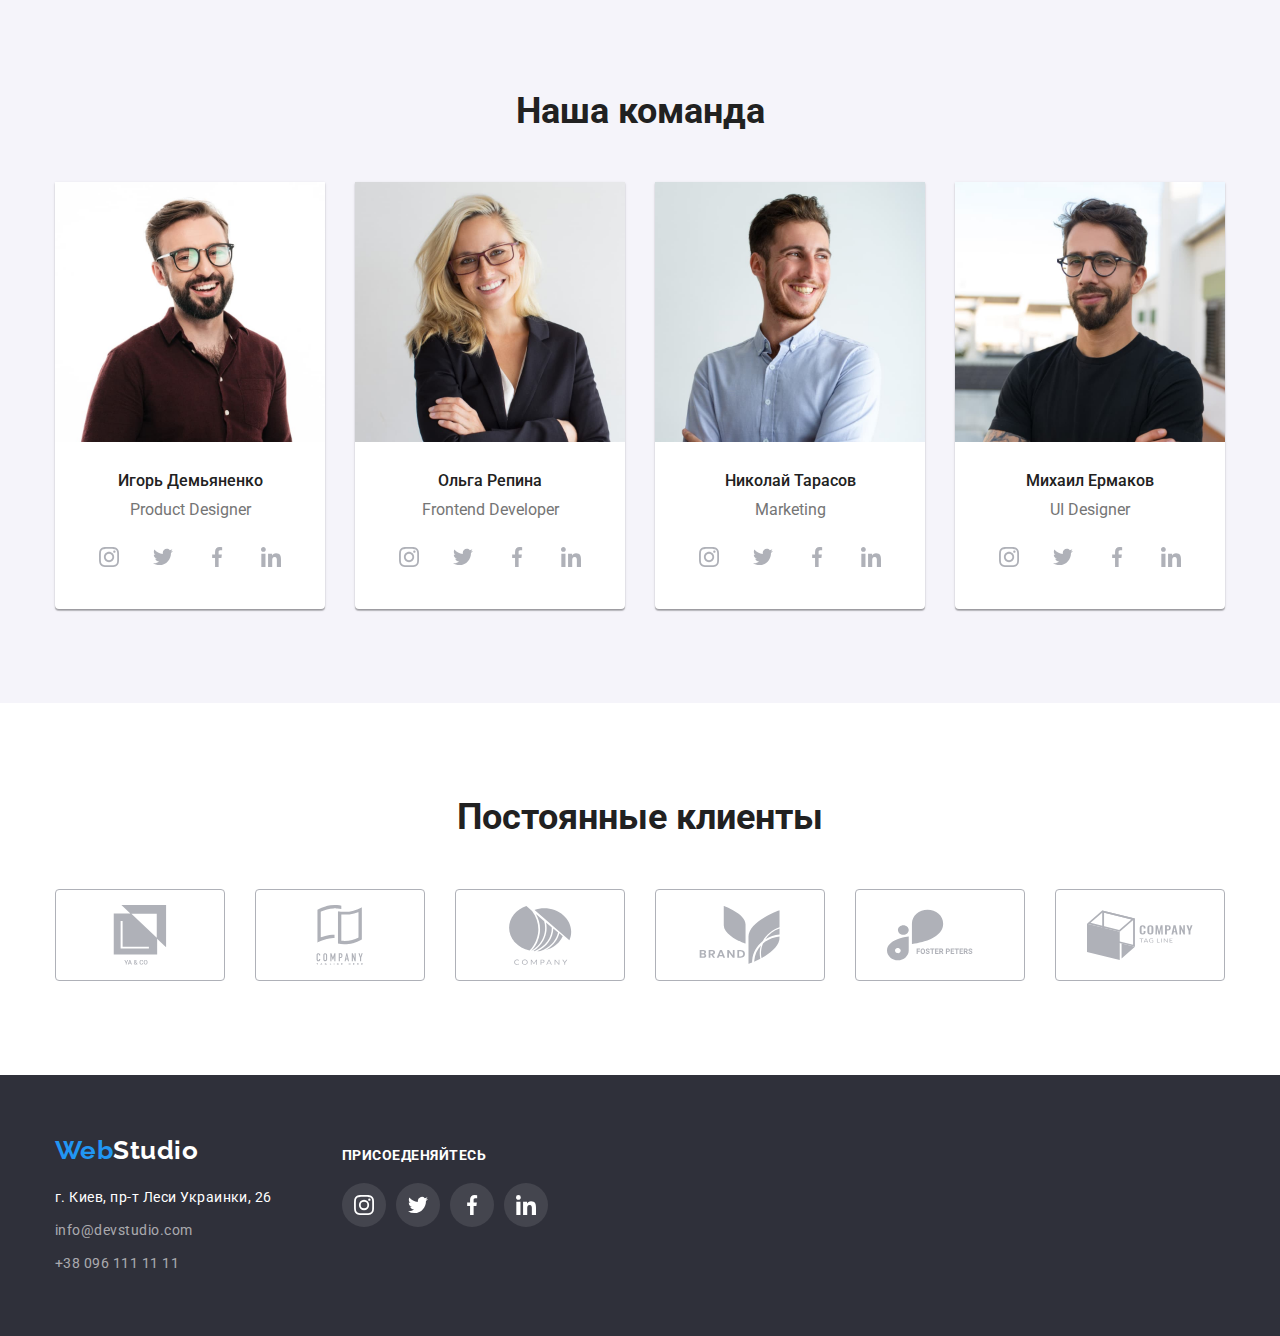
==== commit c79bff73: "goit-markup-hw-05" ====
--- a/index.html
+++ b/index.html
@@ -58,16 +58,7 @@
             Эффективные решения для вашего бизнеса
           </h1>
           <button data-modal-open type="button" class="modal-btn">Заказать услугу</button>
-        </div>
-        <div class="backdrop is-hidden" data-modal>
-          <div class="modal">
-            <button type="button" class="button-close" data-modal-close>
-              <svg class="svg-button-close">
-                <use href="./images/svg/symbol-defs.svg#icon-Vector"></use>
-              </svg>
-            </button>
-          </div>
-        </div>
+        </div>        
       </section>
       <!--Advantages-->
       <section class="section">
@@ -352,7 +343,16 @@
           </div>
         </div>
       </div>      
-    </footer>    
+    </footer>
+    <div class="backdrop is-hidden" data-modal>
+      <div class="modal">
+        <button type="button" class="button-close" data-modal-close>
+          <svg class="svg-button-close">
+            <use href="./images/svg/symbol-defs.svg#icon-Vector"></use>
+          </svg>
+        </button>
+      </div>
+    </div>
     <script src="./js/modal.js"></script>
   </body>
 </html>
--- a/css/styles.css
+++ b/css/styles.css
@@ -47,7 +47,7 @@
 .thumb {
   position: relative;
 }
-/*------- Header ------------------------*/
+/*----------------------- Header ------------------------*/
 .page-header {
   border-bottom: 1px solid #ececec;
 }
@@ -84,10 +84,52 @@
   display: flex;
   align-items: center;
 }
-
 .site-nav .item:not(:last-child) {
   margin-right: 50px;
 }
+.site-nav .link {
+  position: relative;
+  display: flex;
+  align-items: center;
+  color: var(--title-text-color);
+  font-size: 14px;
+  font-style: normal;
+  font-weight: 500;
+  line-height: 1.14;
+  letter-spacing: 0.02em;
+  text-decoration: none;  
+  padding-top: 32px;
+  padding-bottom: 32px;
+}
+.site-nav .link:hover,
+.site-nav .link:focus {
+  color: var(--accent-color);
+  transition: color 250ms cubic-bezier(0.4, 0, 0.2, 1);
+}
+
+.site-nav .link::before {  
+  content: "";
+  position: absolute;
+  left: 0;
+  bottom: 0;
+  display: block;
+  width: 100%;
+  height: 4px;
+  bottom: 0px;
+  border-radius: 2px;
+  background-color: var(--accent-color);
+
+  opacity: 0;
+  transform: scaleX(0);
+  transition: transform 330ms cubic-bezier(0.4, 0, 0.2, 1), 
+              opacity 650ms cubic-bezier(0.4, 0, 0.2, 1);
+}
+.site-nav .link:hover::before,
+.site-nav .link:focus::before {
+  opacity: 1;
+  transform: scaleX(1);
+}
+
 .auth-nav {
   display: flex;
   margin-left: auto;
@@ -109,22 +151,10 @@
   padding-top: 32px;
   padding-bottom: 32px;
 }
-.site-nav .link {
-  display: flex;
-  align-items: center;
-  color: var(--title-text-color);
-  font-size: 14px;
-  font-style: normal;
-  font-weight: 500;
-  line-height: 1.14;
-  letter-spacing: 0.02em;
-  text-decoration: none;  
-  padding-top: 32px;
-  padding-bottom: 32px;
-}
 .auth-nav .link:hover,
 .auth-nav .link:focus {
   color: var(--accent-color);
+  transition: color 250ms cubic-bezier(0.4, 0, 0.2, 1);
 }
 .auth-nav .envelope-mail,
 .auth-nav .phone-mobile {
@@ -133,16 +163,14 @@
 .auth-nav-icon {
   margin-right: 10px;
 }
-.site-nav .link:hover,
-.site-nav .link:focus {
-  color: var(--accent-color);  
-}
 .link.current {
   color: var(--accent-color);
   position: relative;
 }
 .link.current::after {  
   position: absolute;
+  left: 0;
+  bottom: 0;
   display: block;
   content: "";
   width: 100%;
@@ -193,7 +221,6 @@
 
   background-color: var(--accent-color);
   color: var(--white);
-  box-shadow:   0px 4px 4px rgba(0, 0, 0, 0.15);
 
   font-family: Roboto;
   font-weight: 700;
@@ -201,6 +228,14 @@
   line-height: 1.87;
   letter-spacing: 0.96px;
   cursor: pointer;
+  transition: box-shadow 250ms cubic-bezier(0.4, 0, 0.2, 1);
+}
+.hero .modal-btn:hover,
+.hero .modal-btn:focus {
+  color: #212121;
+  
+  box-shadow:   0px 4px 4px rgba(0, 0, 0, 0.15);
+  transition: color 250ms cubic-bezier(0.4, 0, 0.2, 1), box-shadow 250ms cubic-bezier(0.4, 0, 0.2, 1);
 }
 .backdrop {
   position: fixed;
@@ -250,10 +285,12 @@
 .button-close:hover,
 .button-close:focus{
   border: 1px solid var(--accent-color);  
+  transition: border-color 250ms cubic-bezier(0.4, 0, 0.2, 1);
 }
 .button-close:hover .svg-button-close,
 .button-close:focus .svg-button-close{
   fill:var(--accent-color);
+  transition: fill 250ms cubic-bezier(0.4, 0, 0.2, 1);
 }
 /*--------------------------------------Advantages---------------------------------- */
 .advantages-list {
@@ -436,10 +473,12 @@
 .social-link:focus{
   cursor: pointer;
   background-color: var(--accent-color);
+  transition: background-color 250ms cubic-bezier(0.4, 0, 0.2, 1);
 }
 .social-link:hover .social-icon,
 .social-link:focus .social-icon{
   fill:var(--white);
+  transition: fill 250ms cubic-bezier(0.4, 0, 0.2, 1);
 }
 .social-icon{
   width: 20px;
@@ -489,11 +528,13 @@
 .our-clients-link:focus {
   cursor: pointer;
   border-color:var(--accent-color);
+  transition: border-color 250ms cubic-bezier(0.4, 0, 0.2, 1);
   outline: none;
 }
 .our-clients-link:hover .our-clients-svg,
 .our-clients-link:focus .our-clients-svg {
   fill: var(--accent-color);
+  transition: fill 250ms cubic-bezier(0.4, 0, 0.2, 1);
 }
 /* --------------------------------Footer -------------------------------------*/
 .footer-container {
@@ -549,6 +590,7 @@
 .footer-nav .link:hover,
 .footer-nav .link:focus {
   color: var(--accent-color);
+  transition: color 250ms cubic-bezier(0.4, 0, 0.2, 1);
 }
 .footer-social {
   padding-top: 72px;
@@ -591,24 +633,16 @@
 }
 
 .footer-social-list .instagram:hover,
-.footer-social-list .instagram:focus {
-background-color: var(--accent-color);
-cursor: pointer;
-}
+.footer-social-list .instagram:focus,
 .footer-social-list .twitter:hover,
-.footer-social-list .twitter:focus {
-  background-color: var(--accent-color);
-  cursor: pointer;
-}
+.footer-social-list .twitter:focus,
 .footer-social-list .facebook:hover,
-.footer-social-list .facebook:focus {
-  background-color: var(--accent-color);
-  cursor: pointer;
-}
+.footer-social-list .facebook:focus,
 .footer-social-list .linkedin:hover,
 .footer-social-list .linkedin:focus {
   background-color: var(--accent-color);
   cursor: pointer;
+  transition: background-color 250ms cubic-bezier(0.4, 0, 0.2, 1);
 }
 /* >:G ?:O W:| PORTFOLIO.HTML <:=) j:-O i:K */
 
@@ -650,6 +684,7 @@
   background-color: var(--accent-color);
   box-shadow: 0px 3px 1px rgba(0, 0, 0, 0.1), 
   0px 1px 2px rgba(0, 0, 0, 0.08), 0px 2px 2px rgba(0, 0, 0, 0.12);
+  transition: color 250ms cubic-bezier(0.4, 0, 0.2, 1), background-color 250ms cubic-bezier(0.4, 0, 0.2, 1), box-shadow 250ms cubic-bezier(0.4, 0, 0.2, 1);
 }
 /* ----------------------------------------- Portfolio list -----------------------------------*/
 .portfolio-list {
@@ -662,11 +697,6 @@
   flex-basis: calc((100% - 90px) / 3);
   margin-top: 30px;
   margin-left: 30px;
-}
-.portfolio-list .item:hover,
-.portfolio-list .item:focus {
-  box-shadow: 0px 1px 1px rgba(0, 0, 0, 0.12), 
-  0px 4px 4px rgba(0, 0, 0, 0.06), 1px 4px 6px rgba(0, 0, 0, 0.16);
 }
 .portfolio-item-description {
   padding: 20px 24px;
@@ -693,9 +723,22 @@
   letter-spacing: 0.03rem;
 }
 .portfolio-list-link {
+  display: block;
   width: 100%;
   height: 100%;
-  text-decoration: none;
+  text-decoration: none;  
+}
+.portfolio-list-link:hover,
+.portfolio-list-link:focus {
+  box-shadow: 0px 1px 1px rgba(0, 0, 0, 0.12), 
+  0px 4px 4px rgba(0, 0, 0, 0.06), 1px 4px 6px rgba(0, 0, 0, 0.16);
+  outline: none;
+  transition: box-shadow 250ms cubic-bezier(0.4, 0, 0.2, 1);
+}
+
+.portfolio-list-link:hover .portfolio-item-text,
+.portfolio-list-link:focus .portfolio-item-text  {
+  transform: translateY(0);
 }
 .portfolio-item-text {
   position: absolute;
@@ -714,4 +757,10 @@
   letter-spacing: 0.03em;
   color: var(--white);
   background-color: rgba(33, 150, 243, 0.9);
+
+  transform: translateY(100%);
+  transition: transform 250ms cubic-bezier(0.4, 0, 0.2, 1);
+}
+.portfolio-list .thumb {
+  overflow: hidden;
 }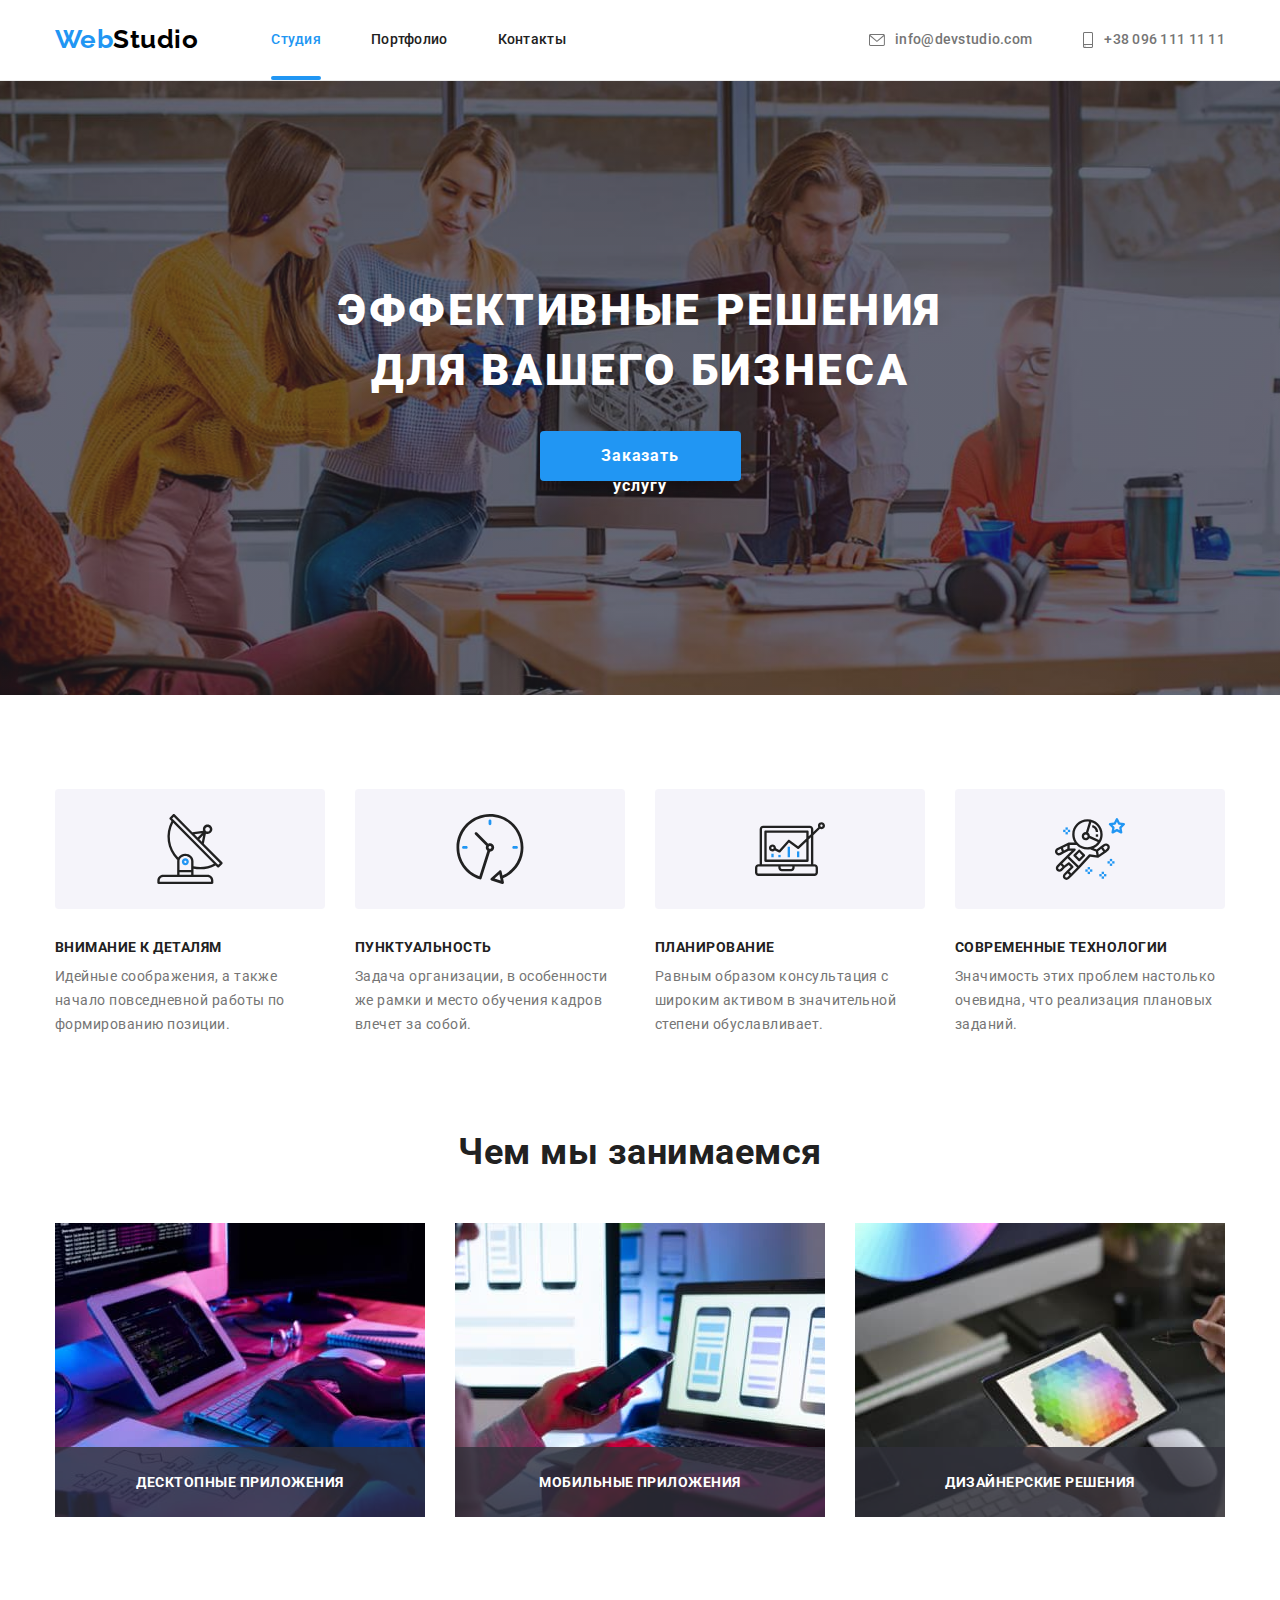
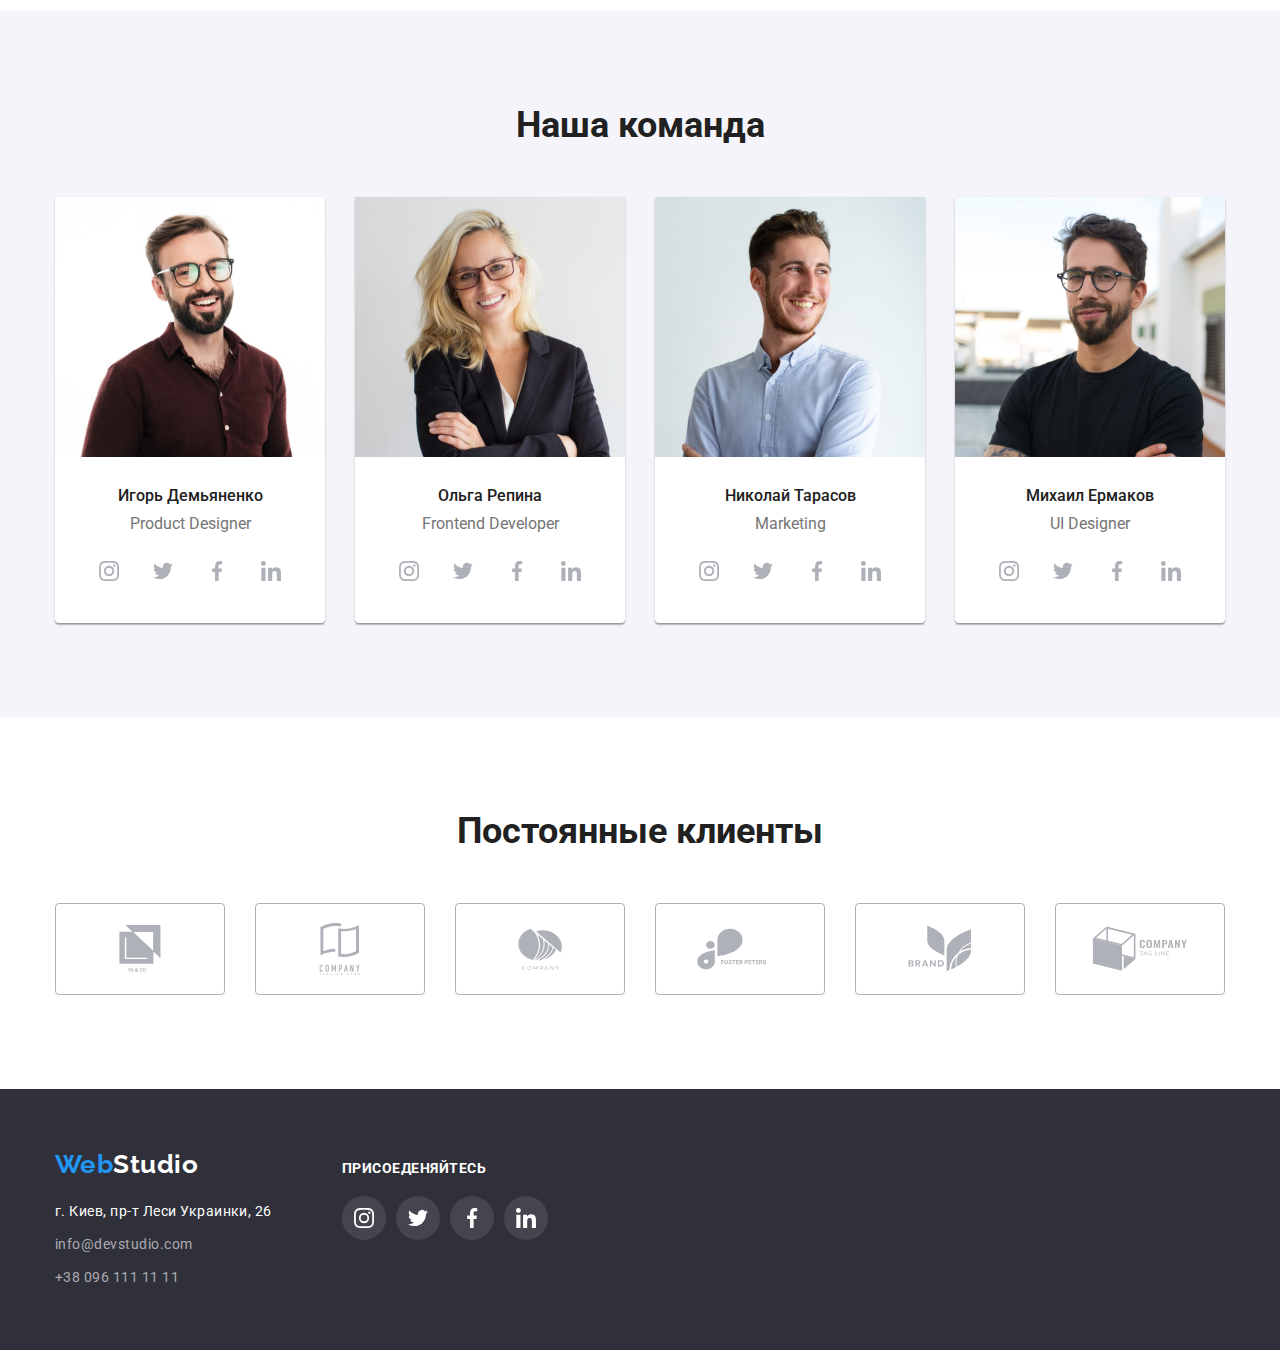
==== commit e0fb81a0: "commit D" ====
--- a/index.html
+++ b/index.html
@@ -53,37 +53,38 @@
     <main>
       <!--Hero-->
       <section class="hero">
-        <div class="container hero-container">
+        <div class="container">
           <h1 class="title">
             Эффективные решения для вашего бизнеса
           </h1>
           <button data-modal-open type="button" class="modal-btn">Заказать услугу</button>
         </div>        
       </section>
-      <!--Advantages-->
-      <section class="section">
+      <!--Advantages-->      
+      <section class="section advantages-section">        
         <div class="container advantages-container">
+          <h2 class="visually-hidden">Блок преимущества скрытый заголовок</h2>
           <ul class="advantages-list list">
             <li class="item antenna">
-              <h3 class="title">Внимание к деталям</h3>
+              <h3 class="title uppercase">Внимание к деталям</h3>
               <p class="description">
                 Идейные соображения, а также начало повседневной работы по формированию позиции.
               </p>
             </li>            
             <li class="item clock">
-              <h3 class="title">Пунктуальность</h3>
+              <h3 class="title uppercase">Пунктуальность</h3>
               <p class="description">
                 Задача организации, в особенности же рамки и место обучения кадров влечет за собой.
               </p>
             </li>
             <li class="item diagram">
-              <h3 class="title">Планирование</h3>
+              <h3 class="title uppercase">Планирование</h3>
               <p class="description">
                 Равным образом консультация с широким активом в значительной степени обуславливает.
               </p>
             </li>
             <li class="item astronaut">
-              <h3 class="title">Современные технологии</h3>
+              <h3 class="title uppercase">Современные технологии</h3>
               <p class="description">
                 Значимость этих проблем настолько очевидна, что реализация плановых заданий.
               </p>
@@ -92,8 +93,8 @@
         </div>
       </section>
       <!--What we do-->
-      <section class="section">
-        <div class="container we-do-container">
+      <section class="section we-do-section">
+        <div class="container">
           <h2 class="section title main-title">Чем мы занимаемся</h2>
           <ul class="whatwedo-list list">
             <li class="wedo-item">
@@ -129,10 +130,10 @@
       </section>
       <!-- Our team-->
       <section class="section-team">
-        <div class="container team-container">
+        <div class="container">
           <h2 class="title">Наша команда</h2>
           <ul class="team-list">            
-            <li class="team-item">
+            <li class="list-item">
               <img
                 class="image"
                 src="./images/our-team/webstudio-igor-demianenko-product-designer.jpg"
@@ -163,10 +164,10 @@
                       <svg class="social-icon" width="20px" height="20px"><use href="./images/svg/symbol-defs.svg#icon-linkedin"></use></svg>
                     </a>
                   </li>
-                </ul>           
-              </div>
-            </li>
-            <li class="team-item">
+                </ul>     
+              </div>
+            </li>
+            <li class="list-item">
               <img
                 class="image"
                 src="./images/our-team/webstudio-olga-repina-frontend-developer.jpg"
@@ -197,10 +198,10 @@
                       <svg class="social-icon" width="20px" height="20px"><use href="./images/svg/symbol-defs.svg#icon-linkedin"></use></svg>
                     </a>
                   </li>
-                </ul> 
-              </div>
-            </li>
-            <li class="team-item">
+                </ul>  
+              </div>
+            </li>
+            <li class="list-item">
               <img
                 class="image"
                 src="./images/our-team/webstudio-nikolai-tarasov-marketing.jpg"
@@ -231,10 +232,10 @@
                       <svg class="social-icon" width="20px" height="20px"><use href="./images/svg/symbol-defs.svg#icon-linkedin"></use></svg>
                     </a>
                   </li>
-                </ul> 
-              </div>
-            </li>
-            <li class="team-item">
+                </ul>  
+              </div>
+            </li>
+            <li class="list-item">
               <img
                 class="image"
                 src="./images/our-team/webstudio-michael-ermakov-ui-designer.jpg"
@@ -265,7 +266,7 @@
                       <svg class="social-icon" width="20px" height="20px"><use href="./images/svg/symbol-defs.svg#icon-linkedin"></use></svg>
                     </a>
                   </li>
-                </ul> 
+                </ul>  
               </div>
             </li>
           </ul>
@@ -278,32 +279,32 @@
           <ul class="our-clients-list list">
             <li class="our-clients-block">
               <a href="" class="our-clients-link link">
-                <svg class="our-clients-svg"><use href="./images/svg/symbol-defs.svg#icon-yaco"></use></svg>
-              </a>
-            </li>
-            <li class="our-clients-block">
-              <a href="" class="our-clients-link link">
-                <svg class="our-clients-svg"><use href="./images/svg/symbol-defs.svg#icon-company1"></use></svg>
-              </a>
-            </li>
-            <li class="our-clients-block">
-              <a href="" class="our-clients-link link">
-                <svg class="our-clients-svg"><use href="./images/svg/symbol-defs.svg#icon-company2"></use></svg>
-              </a>
-            </li>
-            <li class="our-clients-block">
-              <a href="" class="our-clients-link link">
-                <svg class="our-clients-svg"><use href="./images/svg/symbol-defs.svg#icon-brand"></use></svg>
-              </a>
-            </li>
-            <li class="our-clients-block">
-              <a href="" class="our-clients-link link">
-                <svg class="our-clients-svg"><use href="./images/svg/symbol-defs.svg#icon-fosters-peters"></use></svg>
-              </a>
-            </li>
-            <li class="our-clients-block">
-              <a href="" class="our-clients-link link">
-                <svg class="our-clients-svg"><use href="./images/svg/symbol-defs.svg#icon-company3"></use></svg>
+                <svg class="our-clients-svg company1"><use href="./images/svg/symbol-defs.svg#icon-yaco"></use></svg>
+              </a>
+            </li>
+            <li class="our-clients-block">
+              <a href="" class="our-clients-link link">
+                <svg class="our-clients-svg company2"><use href="./images/svg/symbol-defs.svg#icon-company1"></use></svg>
+              </a>
+            </li>
+            <li class="our-clients-block">
+              <a href="" class="our-clients-link link">
+                <svg class="our-clients-svg company3"><use href="./images/svg/symbol-defs.svg#icon-company2"></use></svg>
+              </a>
+            </li>
+            <li class="our-clients-block">
+              <a href="" class="our-clients-link link">
+                <svg class="our-clients-svg company4"><use href="./images/svg/symbol-defs.svg#icon-fosters-peters"></use></svg>
+              </a>
+            </li>
+            <li class="our-clients-block">
+              <a href="" class="our-clients-link link">
+                <svg class="our-clients-svg company5"><use href="./images/svg/symbol-defs.svg#icon-brand"></use></svg>
+              </a>
+            </li>
+            <li class="our-clients-block">
+              <a href="" class="our-clients-link link">
+                <svg class="our-clients-svg company6"><use href="./images/svg/symbol-defs.svg#icon-company3"></use></svg>
               </a>
             </li>
           </ul>
@@ -334,7 +335,7 @@
           </address>
         </div>
         <div class="footer-social">
-          <h3 class="title-uppercase">ПРИСОЕДЕНЯЙТЕСЬ</h3>
+          <p class="title-uppercase">ПРИСОЕДЕНЯЙТЕСЬ</p>
           <div class="footer-social-list">
             <a href="" class="link instagram"></a>
             <a href="" class="link twitter"></a>
@@ -355,4 +356,4 @@
     </div>
     <script src="./js/modal.js"></script>
   </body>
-</html>
+</html>--- a/css/styles.css
+++ b/css/styles.css
@@ -39,15 +39,37 @@
 .page {
   color: var(--primary-text-color);
   background-color: var(--primary-bg-color);
-  font-family: Roboto, 'Open Sans', sans-serif;
+  font-family: Roboto, sans-serif;
 }
 .uppercase {
   text-transform: uppercase;
 }
-.thumb {
-  position: relative;
-}
-/*----------------------- Header ------------------------*/
+
+.visually-hidden {
+  position: absolute;
+  width: 1px;
+  height: 1px;
+  margin: -1px;
+  border: 0;
+  padding: 0;
+  white-space: nowrap;
+  clip-path: inset(100%);
+  clip: rect(0 0 0 0);
+  overflow: hidden;
+}
+/* еще вариант, который можете встретить
+.visually-hidden {
+  position: absolute !important;
+  clip: rect(1px 1px 1px 1px);
+  clip: rect(1px, 1px, 1px, 1px);
+  padding: 0 !important;
+  border: 0 !important;
+  height: 1px !important;
+  width: 1px !important;
+  overflow: hidden;
+} */
+
+/* ---------------------- Header ------------------------*/
 .page-header {
   border-bottom: 1px solid #ececec;
 }
@@ -56,7 +78,6 @@
 }
 .logo {
   display: flex;
-  align-items: center;
 
   color: #000000;
   font-family: Raleway;
@@ -66,7 +87,7 @@
   line-height: 1.2;
   text-decoration: none;
 
-  margin-right: 73px;  
+  margin-right: 73px;
   padding-top: 24px;
   padding-bottom: 24px;
 }
@@ -84,6 +105,7 @@
   display: flex;
   align-items: center;
 }
+
 .site-nav .item:not(:last-child) {
   margin-right: 50px;
 }
@@ -97,16 +119,17 @@
   font-weight: 500;
   line-height: 1.14;
   letter-spacing: 0.02em;
-  text-decoration: none;  
+  text-decoration: none;
   padding-top: 32px;
   padding-bottom: 32px;
+
+  transition: color 250ms cubic-bezier(0.4, 0, 0.2, 1);
+
 }
 .site-nav .link:hover,
 .site-nav .link:focus {
-  color: var(--accent-color);
-  transition: color 250ms cubic-bezier(0.4, 0, 0.2, 1);
-}
-
+  color: var(--accent-color);  
+}
 .site-nav .link::before {  
   content: "";
   position: absolute;
@@ -129,7 +152,6 @@
   opacity: 1;
   transform: scaleX(1);
 }
-
 .auth-nav {
   display: flex;
   margin-left: auto;
@@ -147,14 +169,17 @@
   font-weight: 500;
   line-height: 1.14;
   letter-spacing: 0.02em;
-  text-decoration: none;  
+  text-decoration: none;
   padding-top: 32px;
   padding-bottom: 32px;
-}
+
+  transition: color 250ms cubic-bezier(0.4, 0, 0.2, 1);
+
+}
+
 .auth-nav .link:hover,
 .auth-nav .link:focus {
   color: var(--accent-color);
-  transition: color 250ms cubic-bezier(0.4, 0, 0.2, 1);
 }
 .auth-nav .envelope-mail,
 .auth-nav .phone-mobile {
@@ -163,6 +188,22 @@
 .auth-nav-icon {
   margin-right: 10px;
 }
+/* .envelope-mail::before {
+  content: "";
+  height: 12px;
+  width: 16px;
+  margin-right: 10px;
+  background-image: url(../images/svg/contacts-auth/envelope.svg);
+  background-size: contain;
+}
+.phone-mobile::before {
+  content: "";
+  height: 16px;
+  width: 10px;
+  margin-right: 10px;
+  background-image: url(../images/svg/contacts-auth/smartphone.svg);
+  background-size: contain;
+} */
 .link.current {
   color: var(--accent-color);
   position: relative;
@@ -179,9 +220,12 @@
   border-radius: 2px;
   background-color: var(--accent-color);  
 }
-
+.thumb {
+  position: relative;
+}
 /* -----------------------------------Hero------------------------------- */
 .hero {
+  text-align: center;
   background-color: var(--primary-bg-gray);
   background-image: linear-gradient(to left, rgba(47, 48, 58, 0.4), rgba(47, 48, 58, 0.4)), url(../images/hero-bg.jpg);  
   background-repeat: no-repeat;
@@ -189,8 +233,12 @@
   background-size: cover;
   max-width: 1600px;
   margin: 0 auto;
+  padding-bottom: 200px;
+  padding-top: 200px;
 }
 .hero .title {
+  margin-left: auto;
+  margin-right: auto;
   margin-bottom: 30px;
   max-width: 700px;
 
@@ -202,40 +250,30 @@
   letter-spacing: 2.64px;
   text-transform: uppercase;
 }
-.hero-container {
-  display: flex;
-  flex-direction: column;
-  align-items: center;
-  text-align: center;
-  padding-bottom: 200px;
-  padding-top: 200px;  
-}
 .hero .modal-btn {
   display: inline-block;
   width: 201px;
   height: 50px;
   padding: 10px 32px 10px 32px;
-
   border: none;
   border-radius: 4px;
 
   background-color: var(--accent-color);
   color: var(--white);
-
+  
   font-family: Roboto;
   font-weight: 700;
   font-size: 16px;
   line-height: 1.87;
   letter-spacing: 0.96px;
   cursor: pointer;
-  transition: box-shadow 250ms cubic-bezier(0.4, 0, 0.2, 1);
+
+  box-shadow:   0px 4px 4px rgba(0, 0, 0, 0.15);
+  transition: color 250ms cubic-bezier(0.4, 0, 0.2, 1), box-shadow 250ms cubic-bezier(0.4, 0, 0.2, 1);
 }
 .hero .modal-btn:hover,
 .hero .modal-btn:focus {
-  color: #212121;
-  
-  box-shadow:   0px 4px 4px rgba(0, 0, 0, 0.15);
-  transition: color 250ms cubic-bezier(0.4, 0, 0.2, 1), box-shadow 250ms cubic-bezier(0.4, 0, 0.2, 1);
+  color: #212121;  
 }
 .backdrop {
   position: fixed;
@@ -244,6 +282,8 @@
   width: 100%;
   height: 100%;
   background-color: rgba(0, 0, 0, 0.2);
+  opacity: 1;
+  transition: opacity 250ms cubic-bezier(0.4, 0, 0.2, 1);
 }
 .modal {
   position: absolute;
@@ -275,6 +315,8 @@
   border: 1px solid rgba(0, 0, 0, 0.1);  
   background-color: transparent;  
   cursor: pointer;
+
+  transition: border-color 250ms cubic-bezier(0.4, 0, 0.2, 1), fill 250ms cubic-bezier(0.4, 0, 0.2, 1);
 }
 .svg-button-close {
   width: 11px;
@@ -284,69 +326,58 @@
 }
 .button-close:hover,
 .button-close:focus{
-  border: 1px solid var(--accent-color);  
-  transition: border-color 250ms cubic-bezier(0.4, 0, 0.2, 1);
+  border: 1px solid var(--accent-color);
 }
 .button-close:hover .svg-button-close,
 .button-close:focus .svg-button-close{
   fill:var(--accent-color);
-  transition: fill 250ms cubic-bezier(0.4, 0, 0.2, 1);
-}
+  }
 /*--------------------------------------Advantages---------------------------------- */
 .advantages-list {
   display: flex;
   flex-wrap: wrap;
 }
-.advantages-container {
+.advantages-section {
   padding-top: 94px;
   padding-bottom: 94px;
 }
 .advantages-list .item {  
   display: flex;
   flex-direction: column;  
-  flex-basis: calc((100% - 120px) / 4);
-  width: 270px;  
-}
-
-.advantages-list .item::before {
-  display: block;
-  content: "";
-  height: 120px;
-  background-repeat: no-repeat;
-  background-position: center;
-  background-color: #F5F4FA;
-  border-radius: 4px;
-}
-
-.advantages-list .antenna::before {
-  background-size: 70px 70px;
-  background-image: url(../images/svg/advantages/antenna.svg);  
-}
-.advantages-list .clock::before {
-  background-size: 70px 70px;
-  background-image: url(../images/svg/advantages/clock.svg);  
-}
-.advantages-list .diagram::before {
-  background-size: 70px 70px;
-  background-image: url(../images/svg/advantages/diagram.svg);
-}
-.advantages-list .astronaut::before {
-  background-size: 70px 70px;
-  background-image: url(../images/svg/advantages/astronaut.svg);  
-}
+  flex-basis: calc((100% - 3 * 30px) / 4);
+  }
+  .advantages-list .item::before {
+    display: block;
+    content: "";
+    height: 120px;
+    margin-bottom: 30px;
+    background-repeat: no-repeat;
+    background-position: center;
+    background-color: #F5F4FA;
+    border-radius: 4px;
+  }
+  
+  .advantages-list .antenna::before {
+    background-size: 70px 70px;
+    background-image: url(../images/svg/advantages/antenna.svg);  
+  }
+  .advantages-list .clock::before {
+    background-size: 70px 70px;
+    background-image: url(../images/svg/advantages/clock.svg);  
+  }
+  .advantages-list .diagram::before {
+    background-size: 70px 70px;
+    background-image: url(../images/svg/advantages/diagram.svg);
+  }
+  .advantages-list .astronaut::before {
+    background-size: 70px 70px;
+    background-image: url(../images/svg/advantages/astronaut.svg);  
+  }
 .advantages-list .item:not(:nth-child(4n + 4)) {
   margin-right: 30px;
 }
-.advantages-list .title {
-  text-transform: uppercase;
+.advantages-list .title {  
   margin-bottom: 10px;
-  margin-top: 30px;
-}
-.section {
-  background-color: var(--primary-bg-color);
-  font-family: inherit;
-  font-weight: 700;
-  letter-spacing: 0.06rem;
 }
 
 .section .title {
@@ -359,7 +390,6 @@
 }
 .section .description {
   color: var(--primary-text-color);
-  background-color: var(--primary-bg-color);
   font-family: Roboto;
   font-weight: 400;
   font-size: 14px;
@@ -367,9 +397,8 @@
   letter-spacing: 0.03rem;
 }
 /* ------------------------------------------------Whatwedo -------------------------------------*/
-.we-do-container {
+.we-do-section {
   padding-bottom: 94px;
-  margin-bottom: -30px;
 }
 .section.title.main-title {
   display: flex;
@@ -380,6 +409,7 @@
 .whatwedo-list {
   display: flex;
   flex-wrap: wrap;
+  margin-bottom: -30px;
 }
 .wedo-item:not(:nth-child(3n-3)) {
   margin-right: 30px;
@@ -409,12 +439,10 @@
 /* -------------------------------------------Our team----------------------------------------------- */
 .section-team {
   background-color: var(--secondary-bg-color);
-}
-.team-container {
   padding-top: 94px;
   padding-bottom: 94px;
 }
-.team-container .title {
+.section-team .title {
   color: var(--title-text-color);
   font-size: 36px;
   text-align: center;
@@ -431,6 +459,8 @@
   
   padding-bottom: 30px;
   padding-top: 30px;  
+  padding-right: 32px;
+  padding-left: 32px;
 }
 .team-list .title-member {
   align-self: center;
@@ -442,21 +472,21 @@
 .member-card .description {
   align-self: center;
   font-size: 16px;
-}
-.team-list .team-item {
-  flex-basis: calc((100% - 90px) / 4);  
+  margin-bottom: 16px;
+}
+.team-list .list-item {
+  flex-basis: calc((100% - 3 * 30px) / 4);  
   background-color: #fff;
   border-radius: 0px 0px 4px 4px;
   box-shadow: 0px 1px 3px rgba(0, 0, 0, 0.12), 0px 1px 1px rgba(0, 0, 0, 0.14), 
   0px 2px 1px rgba(0, 0, 0, 0.2);
 }
-.team-list .team-item:not(:nth-child(4n-4)) {
+.team-list .list-item:not(:nth-child(4n-4)) {
   margin-right: 30px;
 }
 .social-list {
   display: flex;
   justify-content: center;
-  margin-top: 16px;
 }
 .social-item:not(:last-child){
   margin-right: 10px;
@@ -468,29 +498,32 @@
   width: 44px;
   height: 44px;
   border-radius: 50%;
+  transition: background-color 250ms cubic-bezier(0.4, 0, 0.2, 1);
 }
 .social-link:hover,
 .social-link:focus{
   cursor: pointer;
   background-color: var(--accent-color);
-  transition: background-color 250ms cubic-bezier(0.4, 0, 0.2, 1);
 }
 .social-link:hover .social-icon,
 .social-link:focus .social-icon{
   fill:var(--white);
-  transition: fill 250ms cubic-bezier(0.4, 0, 0.2, 1);
 }
 .social-icon{
   width: 20px;
   height: 20px;
   fill: #AFB1B8;
+  transition: fill 250ms cubic-bezier(0.4, 0, 0.2, 1);
 }
 /* --------------------------------Our clients -------------------------------------*/
+.our-clients {
+  padding-top: 94px;
+  padding-bottom: 94px;
+}
 .our-clients-block:not(:last-child){
   margin-right: 30px;
 }
-.our-clients-title {
-  padding-top: 94px;
+.our-clients-title {  
   color: var(--title-text-color);
   font-size: 36px;
   text-align: center;
@@ -499,8 +532,7 @@
 .our-clients-list {
   display: flex;
   justify-content: center;
-  align-items: center;
-  padding-bottom: 94px;
+  align-items: center;  
 }
 .our-clients-link {
   width: 100%;
@@ -511,6 +543,8 @@
   border-radius: 4px;
   border: 1px solid #AFB1B8;
   color: #AFB1B8;
+
+  transition: border-color 250ms cubic-bezier(0.4, 0, 0.2, 1);
 }
 .our-clients-block {
   display: flex;
@@ -520,32 +554,45 @@
   height: 92px;
 }
 .our-clients-svg {
-  width: 106px;
-  height: 60px;
   fill: #AFB1B8;
+  transition: fill 250ms cubic-bezier(0.4, 0, 0.2, 1);
+}
+.our-clients-svg.company1 {
+max-height: 47px;
+}
+.our-clients-svg.company2 {
+  max-height: 52px;
+}
+.our-clients-svg.company3 {
+  max-height: 42px;
+}
+.our-clients-svg.company4 {
+  max-height: 42px;
+}
+.our-clients-svg.company5 {
+  max-height: 47px;
+}
+.our-clients-svg.company6 {
+  max-height: 45px;
 }
 .our-clients-link:hover,
 .our-clients-link:focus {
   cursor: pointer;
   border-color:var(--accent-color);
-  transition: border-color 250ms cubic-bezier(0.4, 0, 0.2, 1);
   outline: none;
 }
 .our-clients-link:hover .our-clients-svg,
 .our-clients-link:focus .our-clients-svg {
   fill: var(--accent-color);
-  transition: fill 250ms cubic-bezier(0.4, 0, 0.2, 1);
 }
 /* --------------------------------Footer -------------------------------------*/
 .footer-container {
   display: flex;
-  flex-direction: row;
+  align-items: baseline;
 }
 .footer-contacts {
   display: flex;
   flex-direction: column;
-  padding-top: 60px;
-  padding-bottom: 60px;
   margin-right: 70px;
 }
 .logo-footer {  
@@ -561,6 +608,8 @@
 }
 .footer {
   background-color: var(--primary-bg-gray);
+  padding-top: 60px;
+  padding-bottom: 60px;
 }
 .footer-nav {
   display: flex;
@@ -572,11 +621,12 @@
   letter-spacing: 0.03rem;
 }
 .footer-nav .item.item:not(:last-child) {  
- margin-bottom: 9px;
+  margin-bottom: 9px;
 }
 .footer-nav .adres {
   color: var(--white);
   text-decoration: none;
+  transition: color 250ms cubic-bezier(0.4, 0, 0.2, 1);
 }
 .adres:visited {
   text-decoration: none;
@@ -584,16 +634,15 @@
 .footer-nav .link {
   color: rgba(255, 255, 255, 0.6);
   text-decoration: none;
+  transition: color 250ms cubic-bezier(0.4, 0, 0.2, 1);
 }
 .footer-nav .adres:hover,
 .footer-nav .adres:focus,
 .footer-nav .link:hover,
 .footer-nav .link:focus {
   color: var(--accent-color);
-  transition: color 250ms cubic-bezier(0.4, 0, 0.2, 1);
 }
 .footer-social {
-  padding-top: 72px;
   margin-right: auto;
 }
 .footer .title-uppercase {
@@ -603,10 +652,11 @@
   font-size: 14px;
   line-height: 16/14;
   letter-spacing: 0.03rem;
+  text-transform: uppercase;
+  margin-bottom: 20px;
 }
 .footer-social-list {
   display: flex;
-  margin-top: 20px;
 }
 .footer-social-list .link {
   height: 44px;
@@ -621,38 +671,53 @@
 }
 .footer-social-list .instagram {
   background-image: url(../images/svg/footer-social/instagram.svg);
+  transition: background-color 250ms cubic-bezier(0.4, 0, 0.2, 1);
 }
 .footer-social-list .twitter {
   background-image: url(../images/svg/footer-social/twitter.svg);
+  transition: background-color 250ms cubic-bezier(0.4, 0, 0.2, 1);
 }
 .footer-social-list .facebook {
   background-image: url(../images/svg/footer-social/facebook.svg);
+  transition: background-color 250ms cubic-bezier(0.4, 0, 0.2, 1);
 }
 .footer-social-list .linkedin {
   background-image: url(../images/svg/footer-social/linkedin.svg);
+  transition: background-color 250ms cubic-bezier(0.4, 0, 0.2, 1);
 }
 
 .footer-social-list .instagram:hover,
-.footer-social-list .instagram:focus,
+.footer-social-list .instagram:focus {
+background-color: var(--accent-color);
+cursor: pointer;
+}
 .footer-social-list .twitter:hover,
-.footer-social-list .twitter:focus,
+.footer-social-list .twitter:focus {
+  background-color: var(--accent-color);
+  cursor: pointer;
+}
 .footer-social-list .facebook:hover,
-.footer-social-list .facebook:focus,
+.footer-social-list .facebook:focus {
+  background-color: var(--accent-color);
+  cursor: pointer;
+}
 .footer-social-list .linkedin:hover,
 .footer-social-list .linkedin:focus {
   background-color: var(--accent-color);
   cursor: pointer;
-  transition: background-color 250ms cubic-bezier(0.4, 0, 0.2, 1);
-}
+}
+
 /* >:G ?:O W:| PORTFOLIO.HTML <:=) j:-O i:K */
 
 /* --------------------------------------------------- Portfolio filter --------------------------------------*/
-.portfolio-container {
-  display: flex;
-  flex-direction: column;
-  align-items: center;
+.portfolio-section {
   padding-top: 94px;
   padding-bottom: 94px;
+}
+.portfolio-container {
+  display: flex;
+  flex-direction: column;
+  align-items: center;
   }
 .portfolio-filter {
   display: flex;
@@ -677,6 +742,8 @@
   line-height: 1.87;
   letter-spacing: 0.96px;
   cursor: pointer;
+
+  transition: color 250ms cubic-bezier(0.4, 0, 0.2, 1), background-color 250ms cubic-bezier(0.4, 0, 0.2, 1), box-shadow 250ms cubic-bezier(0.4, 0, 0.2, 1);
 }
 .filter-button:hover,
 .filter-button:focus {
@@ -684,7 +751,11 @@
   background-color: var(--accent-color);
   box-shadow: 0px 3px 1px rgba(0, 0, 0, 0.1), 
   0px 1px 2px rgba(0, 0, 0, 0.08), 0px 2px 2px rgba(0, 0, 0, 0.12);
-  transition: color 250ms cubic-bezier(0.4, 0, 0.2, 1), background-color 250ms cubic-bezier(0.4, 0, 0.2, 1), box-shadow 250ms cubic-bezier(0.4, 0, 0.2, 1);
+  outline: none;
+}
+.current-btn {
+  color: var(--white);
+  background-color: var(--accent-color);
 }
 /* ----------------------------------------- Portfolio list -----------------------------------*/
 .portfolio-list {
@@ -697,6 +768,7 @@
   flex-basis: calc((100% - 90px) / 3);
   margin-top: 30px;
   margin-left: 30px;
+  text-decoration: none;
 }
 .portfolio-item-description {
   padding: 20px 24px;
@@ -711,7 +783,6 @@
   font-weight: 700;
   line-height: 2;
   letter-spacing: 0.06rem;
-
   margin-bottom: 4px;
 }
 .portfolio-list .item .description {
@@ -727,13 +798,14 @@
   width: 100%;
   height: 100%;
   text-decoration: none;  
+  outline: none;
+
+  transition: box-shadow 250ms cubic-bezier(0.4, 0, 0.2, 1);
 }
 .portfolio-list-link:hover,
 .portfolio-list-link:focus {
   box-shadow: 0px 1px 1px rgba(0, 0, 0, 0.12), 
   0px 4px 4px rgba(0, 0, 0, 0.06), 1px 4px 6px rgba(0, 0, 0, 0.16);
-  outline: none;
-  transition: box-shadow 250ms cubic-bezier(0.4, 0, 0.2, 1);
 }
 
 .portfolio-list-link:hover .portfolio-item-text,
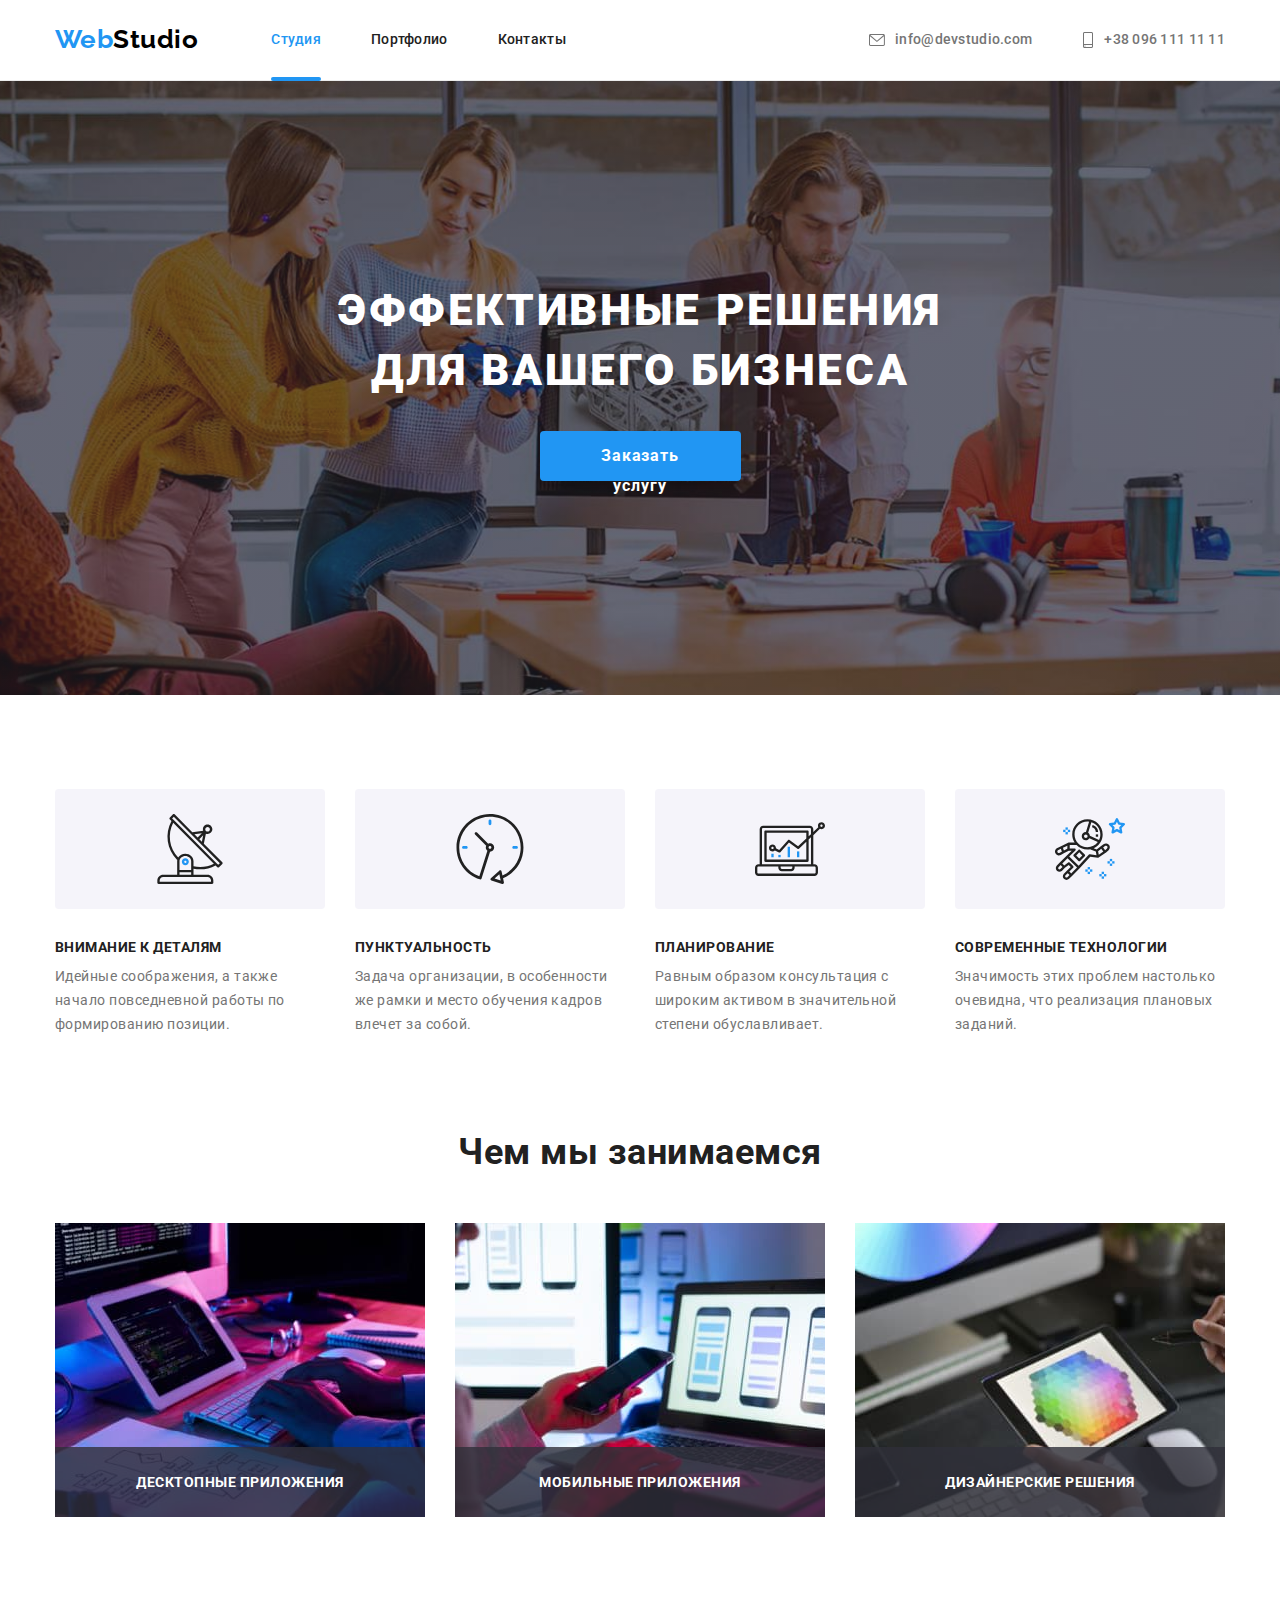
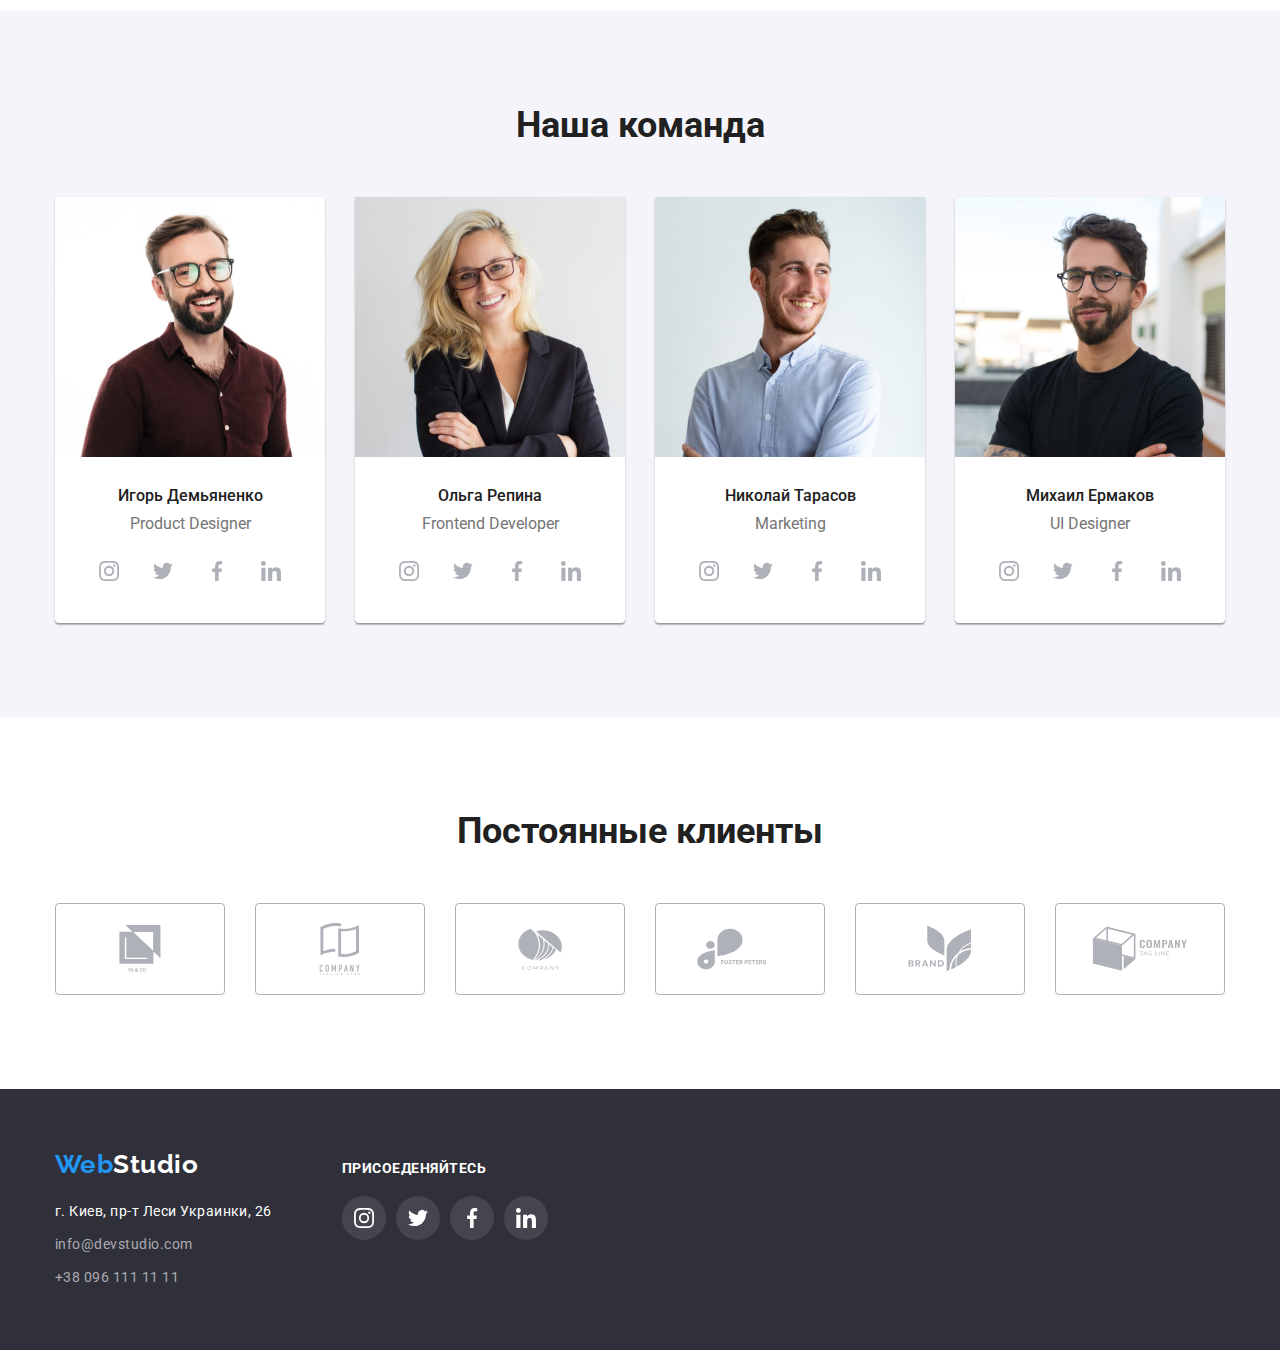
==== commit aee70717: "hw5 updates" ====
--- a/index.html
+++ b/index.html
@@ -39,14 +39,14 @@
                 <use href="./images/svg/symbol-defs.svg#icon-envelope"></use>
               </svg>
               info@devstudio.com</a>
-          </li class="item">
-          <li>
+          </li>
+          <li class="item">
             <a href="tel:+380961111111" class="link phone-mobile" aria-label="мобильный телефон">
               <svg class="auth-nav-icon" width="12px" height="16px">
                 <use href="./images/svg/symbol-defs.svg#icon-smartphone"></use>
               </svg>
               +38 096 111 11 11</a>
-          </li class="item">
+          </li>
         </ul>
       </div>
     </header>
@@ -336,12 +336,12 @@
         </div>
         <div class="footer-social">
           <p class="title-uppercase">ПРИСОЕДЕНЯЙТЕСЬ</p>
-          <div class="footer-social-list">
-            <a href="" class="link instagram"></a>
-            <a href="" class="link twitter"></a>
-            <a href="" class="link facebook"></a>
-            <a href="" class="link linkedin"></a>
-          </div>
+          <ul class="footer-social-list">
+            <li><a href="" class="link instagram"></a></li>
+            <li><a href="" class="link twitter"></a></li>
+            <li><a href="" class="link facebook"></a></li>
+            <li><a href="" class="link linkedin"></a></li>
+          </ul>
         </div>
       </div>      
     </footer>
--- a/css/styles.css
+++ b/css/styles.css
@@ -72,6 +72,7 @@
 /* ---------------------- Header ------------------------*/
 .page-header {
   border-bottom: 1px solid #ececec;
+  bottom: -1px;
 }
 .header-container {
   display: flex;
@@ -138,7 +139,7 @@
   display: block;
   width: 100%;
   height: 4px;
-  bottom: 0px;
+  bottom: -1px;
   border-radius: 2px;
   background-color: var(--accent-color);
 
@@ -205,20 +206,11 @@
   background-size: contain;
 } */
 .link.current {
-  color: var(--accent-color);
-  position: relative;
-}
-.link.current::after {  
-  position: absolute;
-  left: 0;
-  bottom: 0;
-  display: block;
-  content: "";
-  width: 100%;
-  height: 4px;
-  bottom: 0px;
-  border-radius: 2px;
-  background-color: var(--accent-color);  
+  color: var(--accent-color);  
+}
+.link.current::before {  
+  opacity: 1;
+  transform: none;
 }
 .thumb {
   position: relative;
@@ -273,7 +265,7 @@
 }
 .hero .modal-btn:hover,
 .hero .modal-btn:focus {
-  color: #212121;  
+  background-color: #188CE8;  
 }
 .backdrop {
   position: fixed;
@@ -498,7 +490,7 @@
   width: 44px;
   height: 44px;
   border-radius: 50%;
-  transition: background-color 250ms cubic-bezier(0.4, 0, 0.2, 1);
+  transition: color 250ms cubic-bezier(0.4, 0, 0.2, 1);
 }
 .social-link:hover,
 .social-link:focus{
@@ -513,7 +505,7 @@
   width: 20px;
   height: 20px;
   fill: #AFB1B8;
-  transition: fill 250ms cubic-bezier(0.4, 0, 0.2, 1);
+  transition: current color 250ms cubic-bezier(0.4, 0, 0.2, 1);
 }
 /* --------------------------------Our clients -------------------------------------*/
 .our-clients {
@@ -544,7 +536,7 @@
   border: 1px solid #AFB1B8;
   color: #AFB1B8;
 
-  transition: border-color 250ms cubic-bezier(0.4, 0, 0.2, 1);
+  transition: color 250ms cubic-bezier(0.4, 0, 0.2, 1);
 }
 .our-clients-block {
   display: flex;
@@ -555,7 +547,7 @@
 }
 .our-clients-svg {
   fill: #AFB1B8;
-  transition: fill 250ms cubic-bezier(0.4, 0, 0.2, 1);
+  transition: current color  250ms cubic-bezier(0.4, 0, 0.2, 1);
 }
 .our-clients-svg.company1 {
 max-height: 47px;
@@ -658,6 +650,9 @@
 .footer-social-list {
   display: flex;
 }
+.footer-social-list li{
+  display: flex;
+}
 .footer-social-list .link {
   height: 44px;
   width: 44px;  
@@ -666,7 +661,7 @@
   background-position: center;
   border-radius: 50%;
 }
-.footer-social-list .link:not(:last-child) {
+.footer-social-list li:not(:last-child) {
   margin-right: 10px;
 }
 .footer-social-list .instagram {
@@ -819,7 +814,6 @@
   height: 100%;
   width: 100%;
   padding: 63px 24px;
-  padding-bottom: auto;
 
   font-family: Roboto;
   font-style: normal;
@@ -830,7 +824,7 @@
   color: var(--white);
   background-color: rgba(33, 150, 243, 0.9);
 
-  transform: translateY(100%);
+  transform: translateY(101%);
   transition: transform 250ms cubic-bezier(0.4, 0, 0.2, 1);
 }
 .portfolio-list .thumb {
